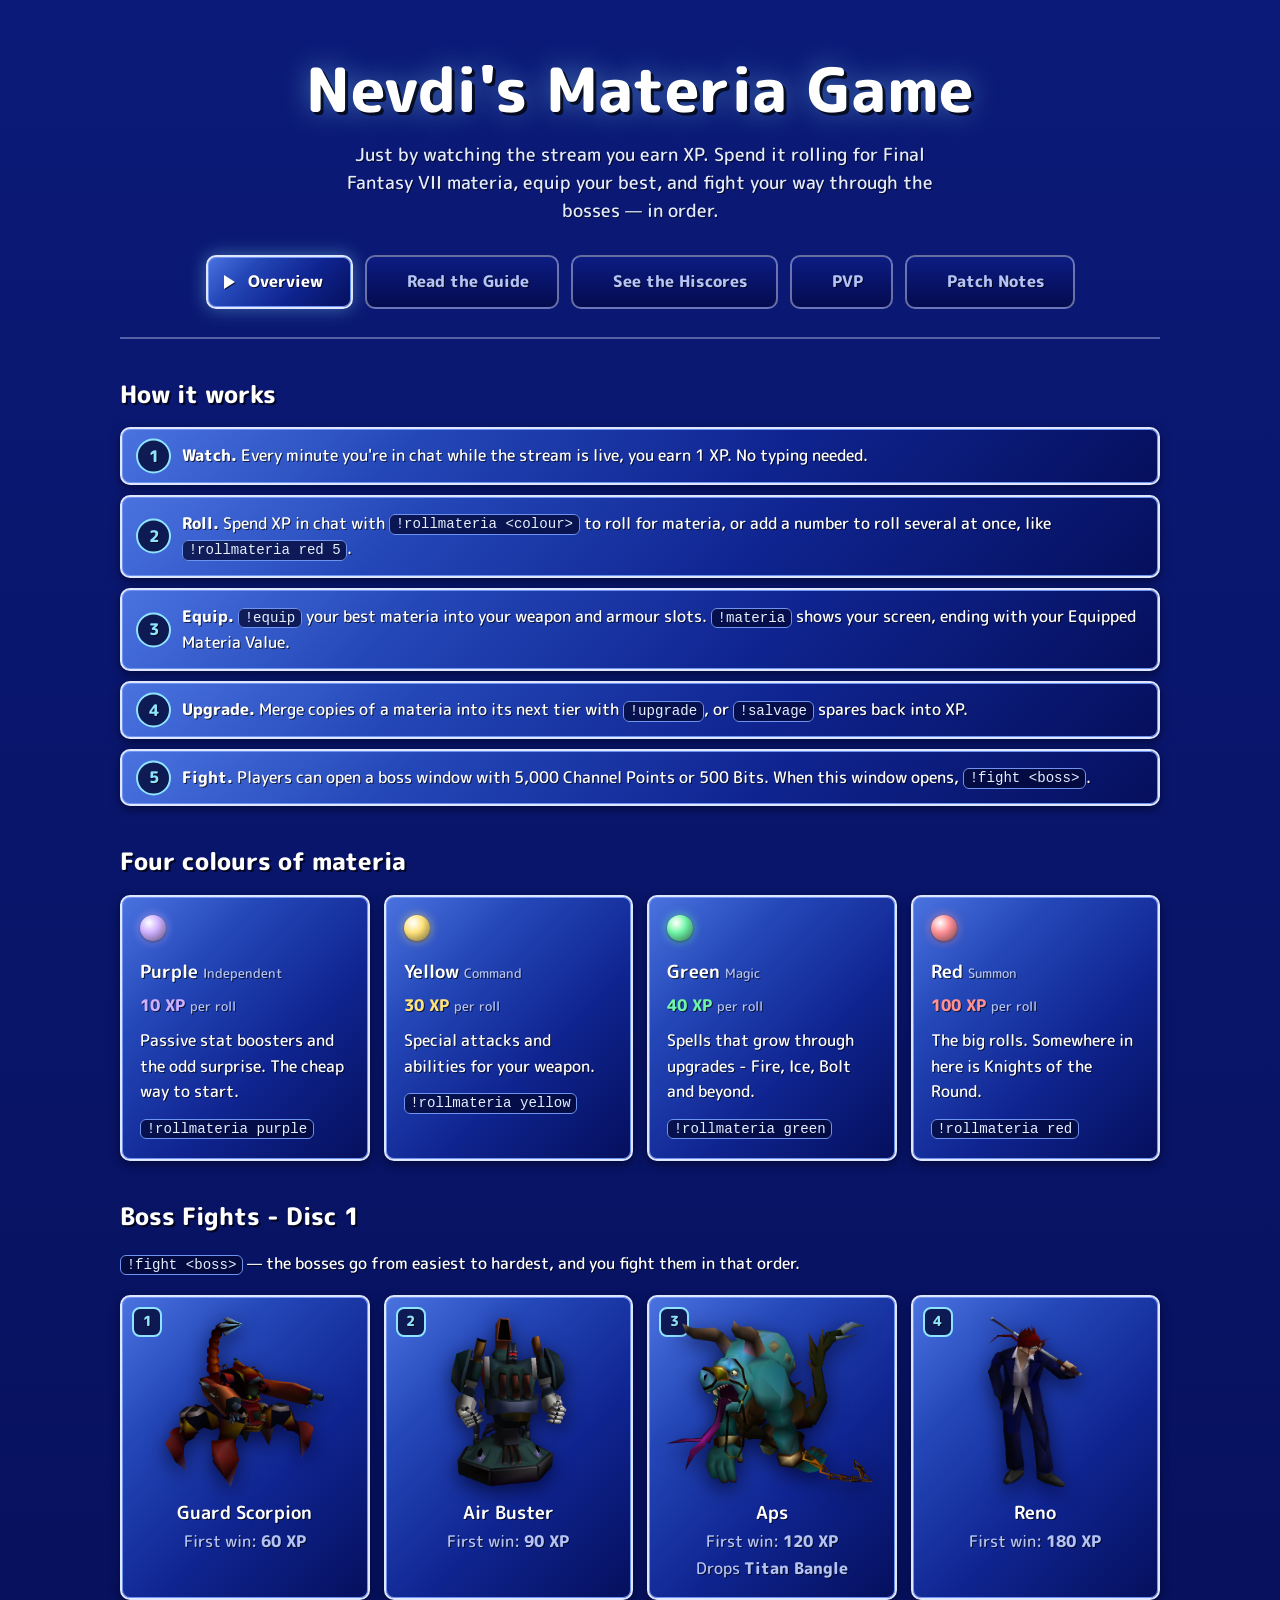
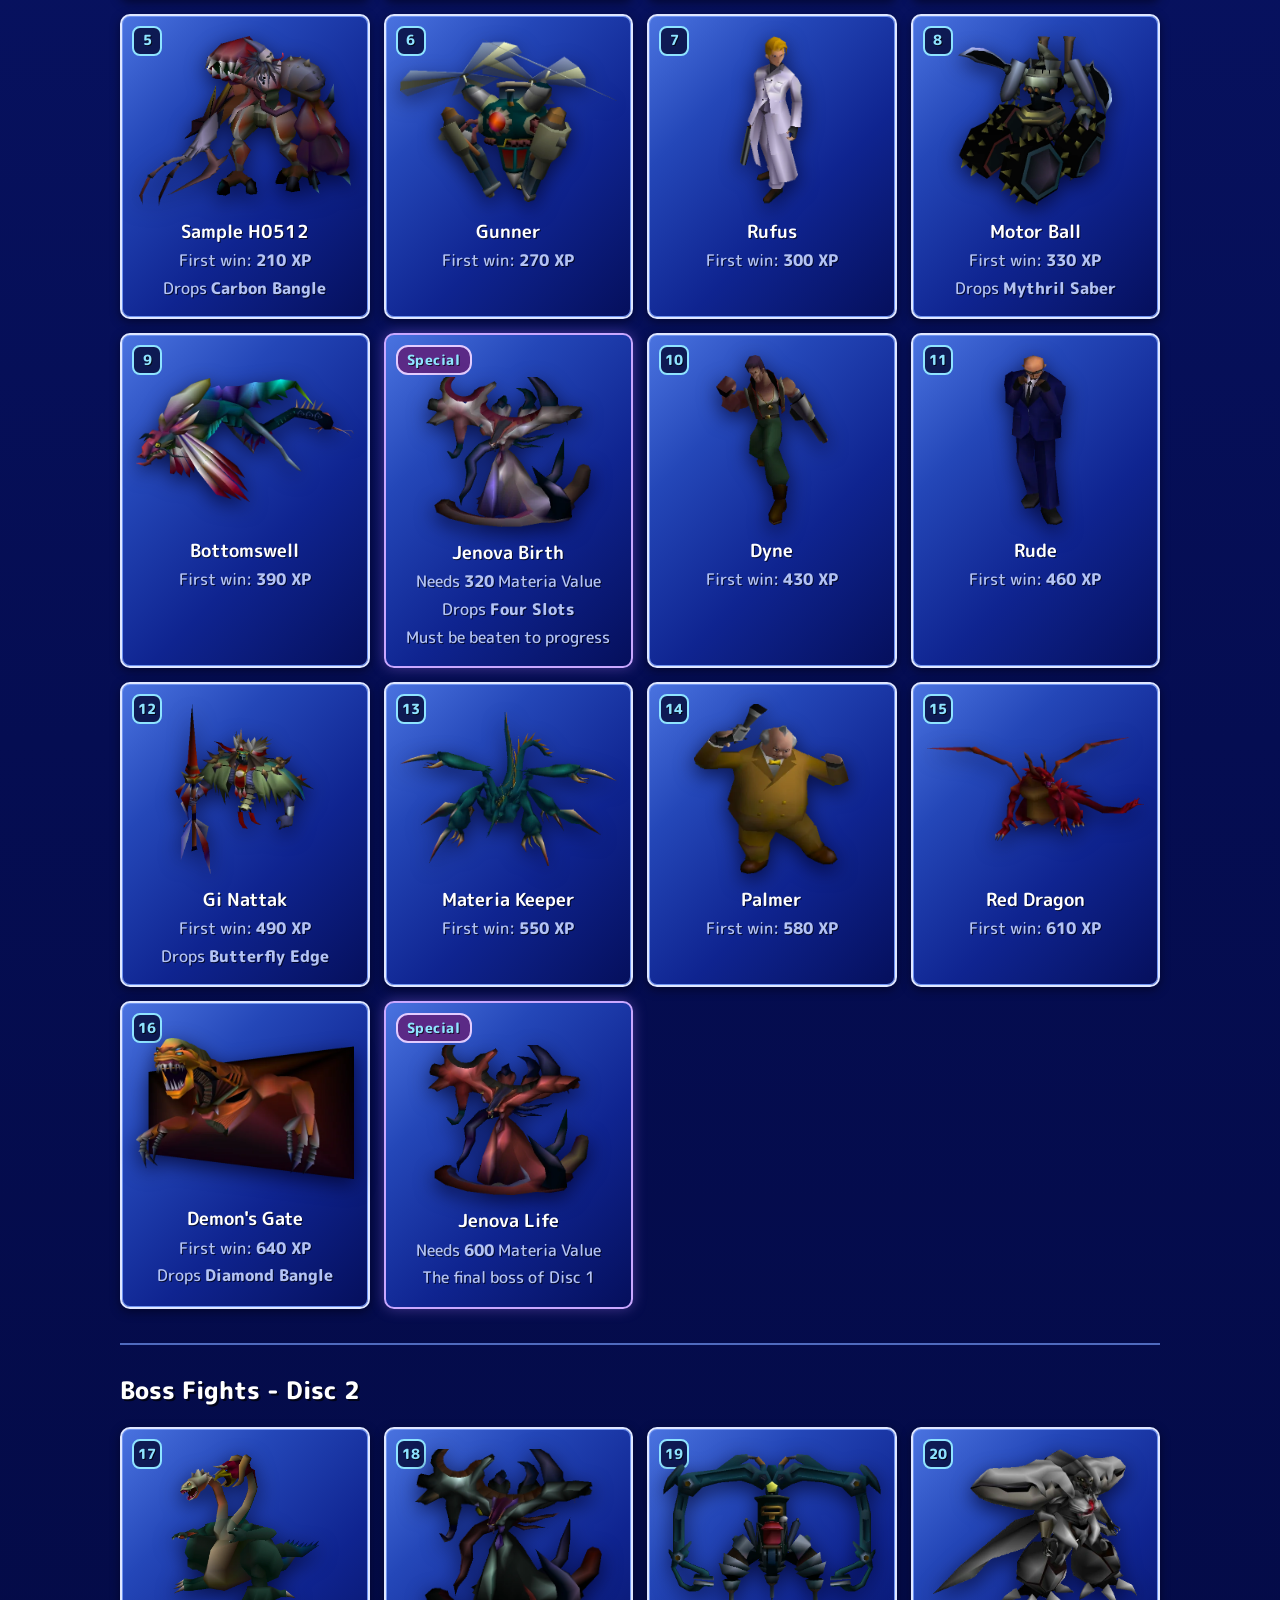
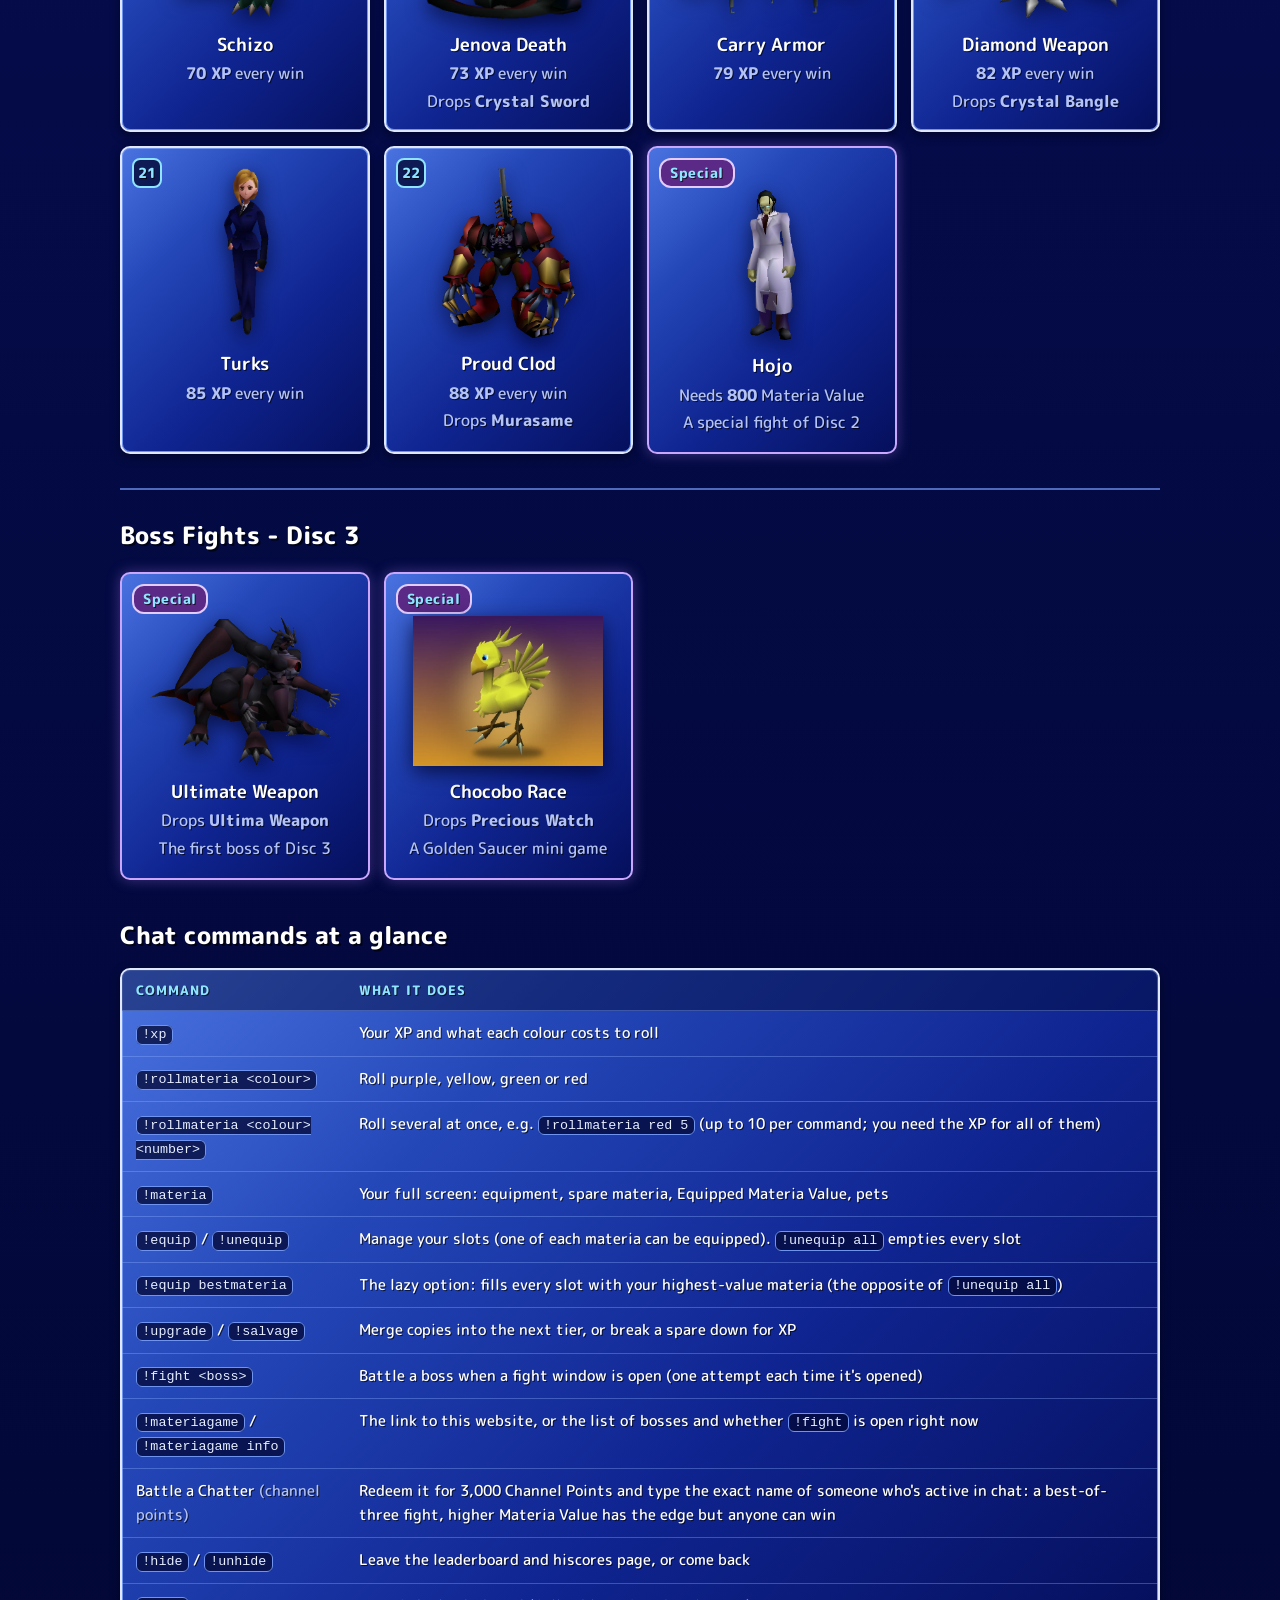
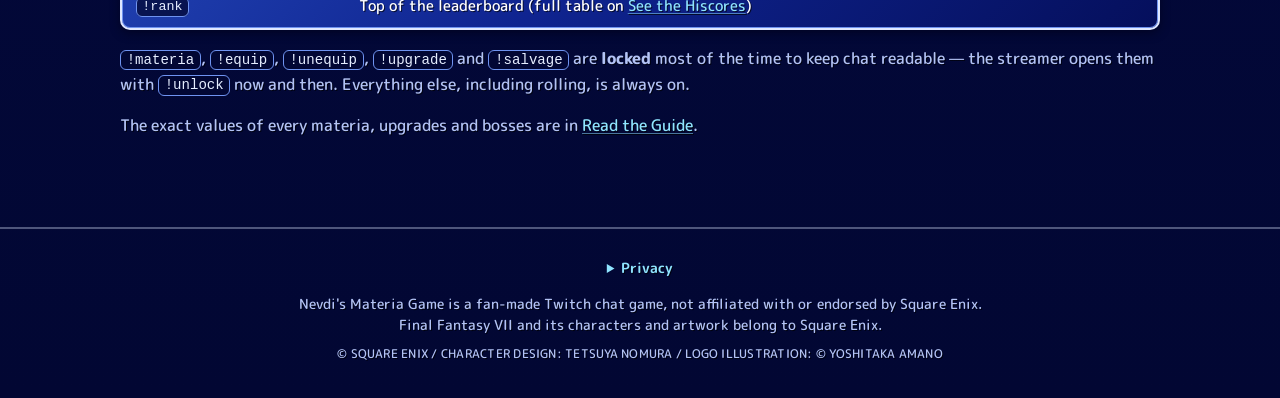
==== index.html @ abc75b5f "Update hiscores" ====
<!doctype html>
<html lang="en">
<head>
  <meta charset="utf-8">
  <meta name="viewport" content="width=device-width, initial-scale=1">
  <title>Nevdi's Materia Game</title>
  <meta name="description" content="Just by watching the stream you earn XP. Spend it rolling for Final Fantasy VII materia, equip your best, and fight your way through the bosses — in order.">
  <meta name="color-scheme" content="dark">
  <meta name="theme-color" content="#0a1a6e">
  <meta name="robots" content="noindex, nofollow">
  <link rel="preconnect" href="https://fonts.googleapis.com">
  <link rel="preconnect" href="https://fonts.gstatic.com" crossorigin>
  <link rel="stylesheet" href="https://fonts.googleapis.com/css2?family=M+PLUS+Rounded+1c:wght@400;500;700;800&display=swap">
  <link rel="stylesheet" href="assets/style.css?v=0.84.2">
</head>
<body>
  <header class="hero">
    <div class="wrap">
      <h1>Nevdi's Materia Game</h1>
      <p class="lead">Just by watching the stream you earn XP. Spend it rolling for Final Fantasy VII materia, equip your best, and fight your way through the bosses — in order.</p>
      <nav class="tabs" role="tablist" aria-label="Sections">
        <a href="#overview" role="tab" id="tab-overview" aria-controls="panel-overview" aria-selected="true" data-tab="overview">Overview</a>
        <a href="#guide" role="tab" id="tab-guide" aria-controls="panel-guide" aria-selected="false" data-tab="guide">Read the Guide</a>
        <a href="#hiscores" role="tab" id="tab-hiscores" aria-controls="panel-hiscores" aria-selected="false" data-tab="hiscores">See the Hiscores</a>
        <a href="#pvp" role="tab" id="tab-pvp" aria-controls="panel-pvp" aria-selected="false" data-tab="pvp">PVP</a>
        <a href="#patchnotes" role="tab" id="tab-patchnotes" aria-controls="panel-patchnotes" aria-selected="false" data-tab="patchnotes">Patch Notes</a>
      </nav>
    </div>
  </header>

  <main class="wrap">
  <section class="panel" id="panel-overview" role="tabpanel" aria-labelledby="tab-overview" data-panel="overview">
    <section class="section">
      <h2>How it works</h2>
      <ol class="steps">
        <li><strong>Watch.</strong> Every minute you're in chat while the stream is live, you earn 1 XP. No typing needed.</li>
        <li><strong>Roll.</strong> Spend XP in chat with <code>!rollmateria &lt;colour&gt;</code> to roll for materia, or add a number to roll several at once, like <code>!rollmateria red 5</code>.</li>
        <li><strong>Equip.</strong> <code>!equip</code> your best materia into your weapon and armour slots. <code>!materia</code> shows your screen, ending with your Equipped Materia Value.</li>
        <li><strong>Upgrade.</strong> Merge copies of a materia into its next tier with <code>!upgrade</code>, or <code>!salvage</code> spares back into XP.</li>
        <li><strong>Fight.</strong> Players can open a boss window with 5,000 Channel Points or 500 Bits. When this window opens, <code>!fight &lt;boss&gt;</code>.</li>
      </ol>
    </section>

    <section class="section">
      <h2>Four colours of materia</h2>
      <div class="grid four">
        <div class="card color-card purple">
          <div class="gem" aria-hidden="true"></div>
          <h3>Purple <span class="muted">Independent</span></h3>
          <p class="price">10 XP <span class="muted">per roll</span></p>
          <p>Passive stat boosters and the odd surprise. The cheap way to start.</p>
          <code>!rollmateria purple</code>
        </div>
        <div class="card color-card yellow">
          <div class="gem" aria-hidden="true"></div>
          <h3>Yellow <span class="muted">Command</span></h3>
          <p class="price">30 XP <span class="muted">per roll</span></p>
          <p>Special attacks and abilities for your weapon.</p>
          <code>!rollmateria yellow</code>
        </div>
        <div class="card color-card green">
          <div class="gem" aria-hidden="true"></div>
          <h3>Green <span class="muted">Magic</span></h3>
          <p class="price">40 XP <span class="muted">per roll</span></p>
          <p>Spells that grow through upgrades - Fire, Ice, Bolt and beyond.</p>
          <code>!rollmateria green</code>
        </div>
        <div class="card color-card red">
          <div class="gem" aria-hidden="true"></div>
          <h3>Red <span class="muted">Summon</span></h3>
          <p class="price">100 XP <span class="muted">per roll</span></p>
          <p>The big rolls. Somewhere in here is Knights of the Round.</p>
          <code>!rollmateria red</code>
        </div>
      </div>
    </section>

    <section class="section" id="o-bosses">
      <h2>Boss Fights - Disc 1</h2>
      <p><code>!fight &lt;boss&gt;</code> &mdash; the bosses go from easiest to hardest, and you fight them in that order.</p>
      <ol class="boss-grid">
        <li class="card boss-card">
          <span class="boss-num">1</span>
          <img src="assets/bosses/guard-scorpion.webp" alt="Guard Scorpion" loading="lazy">
          <h3>Guard Scorpion</h3>
          <p class="muted">First win: <strong>60 XP</strong></p>
        </li>
        <li class="card boss-card">
          <span class="boss-num">2</span>
          <img src="assets/bosses/air-buster.webp" alt="Air Buster" loading="lazy">
          <h3>Air Buster</h3>
          <p class="muted">First win: <strong>90 XP</strong></p>
        </li>
        <li class="card boss-card">
          <span class="boss-num">3</span>
          <img src="assets/bosses/aps.webp" alt="Aps" loading="lazy">
          <h3>Aps</h3>
          <p class="muted">First win: <strong>120 XP</strong></p>
          <p class="muted">Drops <strong>Titan Bangle</strong></p>
        </li>
        <li class="card boss-card">
          <span class="boss-num">4</span>
          <img src="assets/bosses/reno.webp" alt="Reno" loading="lazy">
          <h3>Reno</h3>
          <p class="muted">First win: <strong>180 XP</strong></p>
        </li>
        <li class="card boss-card">
          <span class="boss-num">5</span>
          <img src="assets/bosses/sample-h0512.webp" alt="Sample H0512" loading="lazy">
          <h3>Sample H0512</h3>
          <p class="muted">First win: <strong>210 XP</strong></p>
          <p class="muted">Drops <strong>Carbon Bangle</strong></p>
        </li>
        <li class="card boss-card">
          <span class="boss-num">6</span>
          <img src="assets/bosses/gunner.webp" alt="Gunner" loading="lazy">
          <h3>Gunner</h3>
          <p class="muted">First win: <strong>270 XP</strong></p>
        </li>
        <li class="card boss-card">
          <span class="boss-num">7</span>
          <img src="assets/bosses/rufus.webp" alt="Rufus" loading="lazy">
          <h3>Rufus</h3>
          <p class="muted">First win: <strong>300 XP</strong></p>
        </li>
        <li class="card boss-card">
          <span class="boss-num">8</span>
          <img src="assets/bosses/motor-ball.webp" alt="Motor Ball" loading="lazy">
          <h3>Motor Ball</h3>
          <p class="muted">First win: <strong>330 XP</strong></p>
          <p class="muted">Drops <strong>Mythril Saber</strong></p>
        </li>
        <li class="card boss-card">
          <span class="boss-num">9</span>
          <img src="assets/bosses/bottomswell.webp" alt="Bottomswell" loading="lazy">
          <h3>Bottomswell</h3>
          <p class="muted">First win: <strong>390 XP</strong></p>
        </li>
        <li class="card boss-card special">
          <span class="boss-num special-tag">Special</span>
          <img src="assets/bosses/jenova-birth.webp" alt="Jenova Birth" loading="lazy">
          <h3>Jenova Birth</h3>
          <p class="muted">Needs <strong>320</strong> Materia Value</p>
          <p class="muted">Drops <strong>Four Slots</strong></p>
          <p class="muted">Must be beaten to progress</p>
        </li>
        <li class="card boss-card">
          <span class="boss-num">10</span>
          <img src="assets/bosses/dyne.webp" alt="Dyne" loading="lazy">
          <h3>Dyne</h3>
          <p class="muted">First win: <strong>430 XP</strong></p>
        </li>
        <li class="card boss-card">
          <span class="boss-num">11</span>
          <img src="assets/bosses/rude.webp" alt="Rude" loading="lazy">
          <h3>Rude</h3>
          <p class="muted">First win: <strong>460 XP</strong></p>
        </li>
        <li class="card boss-card">
          <span class="boss-num">12</span>
          <img src="assets/bosses/gi-nattak.webp" alt="Gi Nattak" loading="lazy">
          <h3>Gi Nattak</h3>
          <p class="muted">First win: <strong>490 XP</strong></p>
          <p class="muted">Drops <strong>Butterfly Edge</strong></p>
        </li>
        <li class="card boss-card">
          <span class="boss-num">13</span>
          <img src="assets/bosses/materia-keeper.webp" alt="Materia Keeper" loading="lazy">
          <h3>Materia Keeper</h3>
          <p class="muted">First win: <strong>550 XP</strong></p>
        </li>
        <li class="card boss-card">
          <span class="boss-num">14</span>
          <img src="assets/bosses/palmer.webp" alt="Palmer" loading="lazy">
          <h3>Palmer</h3>
          <p class="muted">First win: <strong>580 XP</strong></p>
        </li>
        <li class="card boss-card">
          <span class="boss-num">15</span>
          <img src="assets/bosses/red-dragon.webp" alt="Red Dragon" loading="lazy">
          <h3>Red Dragon</h3>
          <p class="muted">First win: <strong>610 XP</strong></p>
        </li>
        <li class="card boss-card">
          <span class="boss-num">16</span>
          <img src="assets/bosses/demons-gate.webp" alt="Demon's Gate" loading="lazy">
          <h3>Demon's Gate</h3>
          <p class="muted">First win: <strong>640 XP</strong></p>
          <p class="muted">Drops <strong>Diamond Bangle</strong></p>
        </li>
        <li class="card boss-card special">
          <span class="boss-num special-tag">Special</span>
          <img src="assets/bosses/jenova-life.webp" alt="Jenova Life" loading="lazy">
          <h3>Jenova Life</h3>
          <p class="muted">Needs <strong>600</strong> Materia Value</p>
          <p class="muted">The final boss of Disc 1</p>
        </li>
      </ol>
      <hr class="disc-divider">
      <h2>Boss Fights - Disc 2</h2>
      <ol class="boss-grid">
        <li class="card boss-card">
          <span class="boss-num">17</span>
          <img src="assets/bosses/schizo.webp" alt="Schizo" loading="lazy">
          <h3>Schizo</h3>
          <p class="muted"><strong>70 XP</strong> every win</p>
        </li>
        <li class="card boss-card">
          <span class="boss-num">18</span>
          <img src="assets/bosses/jenova-death.webp" alt="Jenova Death" loading="lazy">
          <h3>Jenova Death</h3>
          <p class="muted"><strong>73 XP</strong> every win</p>
          <p class="muted">Drops <strong>Crystal Sword</strong></p>
        </li>
        <li class="card boss-card">
          <span class="boss-num">19</span>
          <img src="assets/bosses/carry-armor.webp" alt="Carry Armor" loading="lazy">
          <h3>Carry Armor</h3>
          <p class="muted"><strong>79 XP</strong> every win</p>
        </li>
        <li class="card boss-card">
          <span class="boss-num">20</span>
          <img src="assets/bosses/diamond-weapon.webp" alt="Diamond Weapon" loading="lazy">
          <h3>Diamond Weapon</h3>
          <p class="muted"><strong>82 XP</strong> every win</p>
          <p class="muted">Drops <strong>Crystal Bangle</strong></p>
        </li>
        <li class="card boss-card">
          <span class="boss-num">21</span>
          <img src="assets/bosses/turks.webp" alt="Turks" loading="lazy">
          <h3>Turks</h3>
          <p class="muted"><strong>85 XP</strong> every win</p>
        </li>
        <li class="card boss-card">
          <span class="boss-num">22</span>
          <img src="assets/bosses/proud-clod.webp" alt="Proud Clod" loading="lazy">
          <h3>Proud Clod</h3>
          <p class="muted"><strong>88 XP</strong> every win</p>
          <p class="muted">Drops <strong>Murasame</strong></p>
        </li>
        <li class="card boss-card special">
          <span class="boss-num special-tag">Special</span>
          <img src="assets/bosses/hojo.webp" alt="Hojo" loading="lazy">
          <h3>Hojo</h3>
          <p class="muted">Needs <strong>800</strong> Materia Value</p>
          <p class="muted">A special fight of Disc 2</p>
        </li>
      </ol>
      <hr class="disc-divider">
      <h2>Boss Fights - Disc 3</h2>
      <ol class="boss-grid">
        <li class="card boss-card special">
          <span class="boss-num special-tag">Special</span>
          <img src="assets/bosses/ultimate-weapon.webp" alt="Ultimate Weapon" loading="lazy">
          <h3>Ultimate Weapon</h3>
          
          <p class="muted">Drops <strong>Ultima Weapon</strong></p>
          <p class="muted">The first boss of Disc 3</p>
        </li>
        <li class="card boss-card special">
          <span class="boss-num special-tag">Special</span>
          <img src="assets/bosses/chocobo-race.webp" alt="Chocobo Race" loading="lazy">
          <h3>Chocobo Race</h3>
          
          <p class="muted">Drops <strong>Precious Watch</strong></p>
          <p class="muted">A Golden Saucer mini game</p>
        </li>
      </ol>
    </section>

    <section class="section">
      <h2>Chat commands at a glance</h2>
      <div class="table-wrap"><table>
        <thead><tr><th>Command</th><th>What it does</th></tr></thead>
        <tbody>
          <tr><td><code>!xp</code></td><td>Your XP and what each colour costs to roll</td></tr>
          <tr><td><code>!rollmateria &lt;colour&gt;</code></td><td>Roll purple, yellow, green or red</td></tr>
          <tr><td><code>!rollmateria &lt;colour&gt; &lt;number&gt;</code></td><td>Roll several at once, e.g. <code>!rollmateria red 5</code> (up to 10 per command; you need the XP for all of them)</td></tr>
          <tr><td><code>!materia</code></td><td>Your full screen: equipment, spare materia, Equipped Materia Value, pets</td></tr>
          <tr><td><code>!equip</code> / <code>!unequip</code></td><td>Manage your slots (one of each materia can be equipped). <code>!unequip all</code> empties every slot</td></tr>
          <tr><td><code>!equip bestmateria</code></td><td>The lazy option: fills every slot with your highest-value materia (the opposite of <code>!unequip all</code>)</td></tr>
          <tr><td><code>!upgrade</code> / <code>!salvage</code></td><td>Merge copies into the next tier, or break a spare down for XP</td></tr>
          <tr><td><code>!fight &lt;boss&gt;</code></td><td>Battle a boss when a fight window is open (one attempt each time it's opened)</td></tr>
          <tr><td><code>!materiagame</code> / <code>!materiagame info</code></td><td>The link to this website, or the list of bosses and whether <code>!fight</code> is open right now</td></tr>
          <tr><td>Battle a Chatter <span class="muted">(channel points)</span></td><td>Redeem it for 3,000 Channel Points and type the exact name of someone who's active in chat: a best-of-three fight, higher Materia Value has the edge but anyone can win</td></tr>
          <tr><td><code>!hide</code> / <code>!unhide</code></td><td>Leave the leaderboard and hiscores page, or come back</td></tr>
          <tr><td><code>!rank</code></td><td>Top of the leaderboard (full table on <a href="#hiscores" data-tab="hiscores">See the Hiscores</a>)</td></tr>
        </tbody>
      </table></div>
      <p class="muted"><code>!materia</code>, <code>!equip</code>, <code>!unequip</code>, <code>!upgrade</code> and <code>!salvage</code> are <strong>locked</strong> most of the time to keep chat readable &mdash; the streamer opens them with <code>!unlock</code> now and then. Everything else, including rolling, is always on.</p>
      <p class="muted">The exact values of every materia, upgrades and bosses are in <a href="#guide" data-tab="guide">Read the Guide</a>.</p>
    </section>
  </section>

  <section class="panel" id="panel-guide" role="tabpanel" aria-labelledby="tab-guide" data-panel="guide">
    <nav class="chips" aria-label="Jump to a section">
        <button type="button" class="chip" data-scroll="g-materia">Materia</button>
        <button type="button" class="chip" data-scroll="g-upgrade">Upgrading</button>
        <button type="button" class="chip" data-scroll="g-salvage">Salvaging</button>
        <button type="button" class="chip" data-scroll="g-equip">Equipping</button>
        <button type="button" class="chip" data-scroll="g-pets">Pets</button>
        <button type="button" class="chip" data-scroll="g-bosses">Boss fights</button>
        <button type="button" class="chip" data-scroll="g-drops">Boss drops</button>
    </nav>
    <section class="guide-section" id="g-materia">
      <h2>Materia</h2>
      <p class="muted">Roll with <code>!rollmateria &lt;colour&gt;</code>. <strong>Value</strong> is what a materia adds toward beating a boss; <strong>rarity</strong> is how hard it is to roll. Deathblow is the odd one out: like in the real game it's unreliable, so its value is rolled fresh between 0 and 90 every fight.</p>
      <div class="materia-group purple">
        <h3><span class="gem" aria-hidden="true"></span>Purple (Independent) - 10 XP per roll</h3>
        <div class="table-wrap"><table>
          <thead><tr><th>Materia</th><th>Rarity</th><th class="num">Value</th></tr></thead>
          <tbody>
<tr><td>Chocobo Lure</td><td>Rare</td><td class="num">35</td></tr>
<tr><td>HP Plus</td><td>Common</td><td class="num">10</td></tr>
<tr><td>Luck Plus</td><td>Uncommon</td><td class="num">20</td></tr>
<tr><td>MP Plus</td><td>Uncommon</td><td class="num">20</td></tr>
<tr><td>Speed Plus</td><td>Uncommon</td><td class="num">20</td></tr>
<tr><td>Counter Attack</td><td>Uncommon</td><td class="num">20</td></tr>
<tr><td>Cover</td><td>Common</td><td class="num">10</td></tr>
<tr><td>Long Range</td><td>Common</td><td class="num">10</td></tr>
          </tbody>
        </table></div>
      </div>
      <div class="materia-group yellow">
        <h3><span class="gem" aria-hidden="true"></span>Yellow (Command) - 30 XP per roll</h3>
        <div class="table-wrap"><table>
          <thead><tr><th>Materia</th><th>Rarity</th><th class="num">Value</th></tr></thead>
          <tbody>
<tr><td>Sense</td><td>Common</td><td class="num">20</td></tr>
<tr><td>Steal</td><td>Common</td><td class="num">20</td></tr>
<tr><td>Deathblow</td><td>Uncommon</td><td class="num">0-90</td></tr>
<tr><td>Enemy Skill</td><td>Epic</td><td class="num">55</td></tr>
<tr><td>Double Cut</td><td>Epic</td><td class="num">55</td></tr>
<tr><td>Master Command</td><td>Legendary</td><td class="num">80</td></tr>
          </tbody>
        </table></div>
      </div>
      <div class="materia-group green">
        <h3><span class="gem" aria-hidden="true"></span>Green (Magic) - 40 XP per roll</h3>
        <div class="table-wrap"><table>
          <thead><tr><th>Materia</th><th>Rarity</th><th class="num">Value</th></tr></thead>
          <tbody>
<tr><td>Fire</td><td>Common</td><td class="num">10</td></tr>
<tr><td>Ice</td><td>Common</td><td class="num">10</td></tr>
<tr><td>Bolt</td><td>Common</td><td class="num">10</td></tr>
<tr><td>Quake</td><td>Common</td><td class="num">10</td></tr>
<tr><td>Comet</td><td>Rare</td><td class="num">35</td></tr>
<tr><td>Demi</td><td>Uncommon</td><td class="num">20</td></tr>
<tr><td>Bio</td><td>Uncommon</td><td class="num">20</td></tr>
<tr><td>Ultima</td><td>Legendary</td><td class="num">80</td></tr>
<tr><td>Master Magic</td><td>Legendary</td><td class="num">80</td></tr>
          </tbody>
        </table></div>
      </div>
      <div class="materia-group red">
        <h3><span class="gem" aria-hidden="true"></span>Red (Summon) - 100 XP per roll</h3>
        <div class="table-wrap"><table>
          <thead><tr><th>Materia</th><th>Rarity</th><th class="num">Value</th></tr></thead>
          <tbody>
<tr><td>Choco/Mog</td><td>Uncommon</td><td class="num">20</td></tr>
<tr><td>Shiva</td><td>Rare</td><td class="num">35</td></tr>
<tr><td>Ifrit</td><td>Rare</td><td class="num">35</td></tr>
<tr><td>Ramuh</td><td>Epic</td><td class="num">60</td></tr>
<tr><td>Titan</td><td>Epic</td><td class="num">60</td></tr>
<tr><td>Leviathan</td><td>Epic</td><td class="num">60</td></tr>
<tr><td>Kjata</td><td>Epic</td><td class="num">60</td></tr>
<tr><td>Phoenix</td><td>Epic</td><td class="num">60</td></tr>
<tr><td>Odin</td><td>Legendary</td><td class="num">85</td></tr>
<tr><td>Bahamut</td><td>Legendary</td><td class="num">85</td></tr>
<tr><td>Knights of the Round</td><td>Insane</td><td class="num">150</td></tr>
          </tbody>
        </table></div>
      </div>
    </section>
    <section class="guide-section" id="g-upgrade">
      <h2>Upgrading materia</h2>
      <p><code>!upgrade &lt;materia&gt;</code> merges copies of a materia into one copy of its next tier. The upgraded tiers can't be rolled directly - merging is the only way to get them. Most steps need 5 of the tier before it; the last step of a spell line (Fire2 → Fire3 and so on) only needs 2, and Comet and Double Cut only need 3. So reaching Fire3 takes 10 Fire in total.</p>
      <div class="table-wrap"><table>
        <thead><tr><th>Upgrade path</th><th class="num">Start value</th><th class="num">Middle value</th><th class="num">End value</th></tr></thead>
        <tbody>
<tr><td>Fire → Fire2 → Fire3</td><td class="num">10</td><td class="num">50</td><td class="num">70</td></tr>
<tr><td>Ice → Ice2 → Ice3</td><td class="num">10</td><td class="num">50</td><td class="num">70</td></tr>
<tr><td>Bolt → Bolt2 → Bolt3</td><td class="num">10</td><td class="num">50</td><td class="num">70</td></tr>
<tr><td>Quake → Quake2 → Quake3</td><td class="num">10</td><td class="num">50</td><td class="num">70</td></tr>
<tr><td>Comet → Comet2</td><td class="num">35</td><td class="num">-</td><td class="num">80</td></tr>
<tr><td>Demi → Demi2 → Demi3</td><td class="num">20</td><td class="num">50</td><td class="num">80</td></tr>
<tr><td>Bio → Bio2 → Bio3</td><td class="num">20</td><td class="num">60</td><td class="num">80</td></tr>
<tr><td>Steal → Mug</td><td class="num">20</td><td class="num">-</td><td class="num">55</td></tr>
<tr><td>Double Cut → 4x Cut</td><td class="num">55</td><td class="num">-</td><td class="num">80</td></tr>
<tr><td>HP Plus → HP Max</td><td class="num">10</td><td class="num">-</td><td class="num">55</td></tr>
<tr><td>Luck Plus → Luck Max</td><td class="num">20</td><td class="num">-</td><td class="num">55</td></tr>
<tr><td>MP Plus → MP Max</td><td class="num">20</td><td class="num">-</td><td class="num">55</td></tr>
<tr><td>Speed Plus → Speed Max</td><td class="num">20</td><td class="num">-</td><td class="num">55</td></tr>
        </tbody>
      </table></div>
    </section>
    <section class="guide-section prose" id="g-salvage">
      <h2>Salvaging materia</h2>
<p><code>!salvage &lt;materia&gt;</code> breaks down <strong>one spare copy</strong> of a materia for XP, for clearing out duplicates you don't need. You get <strong>1/3 of its XP value, rounded down</strong>. A materia's XP value is what its color costs to roll:</p>
<div class="table-wrap"><table>
<thead><tr><th>Color</th><th>Roll cost</th><th>Salvage returns</th></tr></thead>
<tbody>
<tr><td>Purple</td><td>10 XP</td><td>3 XP</td></tr>
<tr><td>Yellow</td><td>30 XP</td><td>10 XP</td></tr>
<tr><td>Green</td><td>40 XP</td><td>13 XP</td></tr>
<tr><td>Red</td><td>100 XP</td><td>33 XP</td></tr>
</tbody>
</table></div>
<p>So <code>!salvage Ifrit</code> (Red) returns 33 XP. An upgrade-only tier (Fire2, HP Max, Mug, ...) is worth as many copies of the tier it's merged from as it took to make it - so Fire2 (5 Fire) returns 66 XP and Fire3 (2 Fire2) returns 133. Only copies that aren't in a loadout slot can be salvaged; it never un-equips anything (<code>!unequip</code> first if you want to break down an equipped one). Each name breaks down one copy, so to salvage several in one command separate them with commas and repeat a name for each copy: <code>!salvage Bolt, Bolt, Fire</code> salvages two Bolt and one Fire (up to 20 per command) and answers with a single summary line; anything it can't do (no spare copy, not a materia) is listed as skipped while the rest still goes through.</p>
    </section>
    <section class="guide-section prose" id="g-equip">
      <h2>Equipping materia</h2>
<p>Materia aren't consumed when equipped — same as the actual game, they're just slotted in. Each slot holds one materia, and <strong>only one copy of each materia can be equipped at a time</strong>: you can wear one Bolt, one Bolt2 and one Bolt3 together, or one Ifrit and one Shiva, but never two Ifrits. Spare copies stay in your inventory for upgrading and salvaging. If you try to equip a duplicate, the bot tells you it's already equipped.</p>
<p><code>!equip</code> fills the next open slot automatically — you don't pick a slot number, the bot does, in equipment order (weapon first, then bangle). You can equip several at once by separating names with commas:</p>
<pre><code>!equip Fire, Ice, Knights of the Round</code></pre>
<p>Each name is processed left to right, so this fills up to three empty slots in one command. If a name isn't something you currently have a spare copy of, you'll get back:</p>
<pre><code>Error - You don't have that materia to equip.</code></pre>
<p>Equipping multiple items in one command and only one fails still equips the rest — the reply lists each item's outcome. If your loadout is already full, <code>!unequip &lt;slot|materia&gt;</code> frees a slot first, or <code>!unequip all</code> empties every slot at once. <code>!equip bestmateria</code> does the opposite and re-fills every slot with your highest-value materia.</p>
    </section>
    <section class="guide-section prose" id="g-pets">
      <h2>Pets</h2>
<p>Chocobo Lure (Purple, Rare) isn't just a stat stick: while it's equipped, every time you receive XP from watching, you get a hidden 1-in-5000 roll at a <strong>Baby Chocobo</strong> pet. There's no sign of the roll in chat unless it hits, at which point the bot announces <code>&lt;user&gt; feels like they're being followed. Received Baby Chocobo!</code>. You can only own one, so once you have it the rolls stop. It shows up at the end of your <code>!materia</code> screen as <code>Pet: Baby Chocobo - Ultra Rare</code>. (Only passive watch-time XP counts - an admin <code>!give xp</code> doesn't roll.) At the default 1 XP per minute that's about 5000 minutes (~83 hours) of watching with the Lure equipped, on average.</p>
    </section>
    <section class="guide-section" id="g-bosses">
      <h2>Boss Fights - Disc 1</h2>
      <p><code>!fight &lt;boss&gt;</code> &mdash; the bosses go from easiest to hardest, and you fight them in that order.</p>
      <ol class="boss-grid">
        <li class="card boss-card">
          <span class="boss-num">1</span>
          <img src="assets/bosses/guard-scorpion.webp" alt="Guard Scorpion" loading="lazy">
          <h3>Guard Scorpion</h3>
          <p class="muted">First win: <strong>60 XP</strong></p>
        </li>
        <li class="card boss-card">
          <span class="boss-num">2</span>
          <img src="assets/bosses/air-buster.webp" alt="Air Buster" loading="lazy">
          <h3>Air Buster</h3>
          <p class="muted">First win: <strong>90 XP</strong></p>
        </li>
        <li class="card boss-card">
          <span class="boss-num">3</span>
          <img src="assets/bosses/aps.webp" alt="Aps" loading="lazy">
          <h3>Aps</h3>
          <p class="muted">First win: <strong>120 XP</strong></p>
          <p class="muted">Drops <strong>Titan Bangle</strong></p>
        </li>
        <li class="card boss-card">
          <span class="boss-num">4</span>
          <img src="assets/bosses/reno.webp" alt="Reno" loading="lazy">
          <h3>Reno</h3>
          <p class="muted">First win: <strong>180 XP</strong></p>
        </li>
        <li class="card boss-card">
          <span class="boss-num">5</span>
          <img src="assets/bosses/sample-h0512.webp" alt="Sample H0512" loading="lazy">
          <h3>Sample H0512</h3>
          <p class="muted">First win: <strong>210 XP</strong></p>
          <p class="muted">Drops <strong>Carbon Bangle</strong></p>
        </li>
        <li class="card boss-card">
          <span class="boss-num">6</span>
          <img src="assets/bosses/gunner.webp" alt="Gunner" loading="lazy">
          <h3>Gunner</h3>
          <p class="muted">First win: <strong>270 XP</strong></p>
        </li>
        <li class="card boss-card">
          <span class="boss-num">7</span>
          <img src="assets/bosses/rufus.webp" alt="Rufus" loading="lazy">
          <h3>Rufus</h3>
          <p class="muted">First win: <strong>300 XP</strong></p>
        </li>
        <li class="card boss-card">
          <span class="boss-num">8</span>
          <img src="assets/bosses/motor-ball.webp" alt="Motor Ball" loading="lazy">
          <h3>Motor Ball</h3>
          <p class="muted">First win: <strong>330 XP</strong></p>
          <p class="muted">Drops <strong>Mythril Saber</strong></p>
        </li>
        <li class="card boss-card">
          <span class="boss-num">9</span>
          <img src="assets/bosses/bottomswell.webp" alt="Bottomswell" loading="lazy">
          <h3>Bottomswell</h3>
          <p class="muted">First win: <strong>390 XP</strong></p>
        </li>
        <li class="card boss-card special">
          <span class="boss-num special-tag">Special</span>
          <img src="assets/bosses/jenova-birth.webp" alt="Jenova Birth" loading="lazy">
          <h3>Jenova Birth</h3>
          <p class="muted">Needs <strong>320</strong> Materia Value</p>
          <p class="muted">Drops <strong>Four Slots</strong></p>
          <p class="muted">Must be beaten to progress</p>
        </li>
        <li class="card boss-card">
          <span class="boss-num">10</span>
          <img src="assets/bosses/dyne.webp" alt="Dyne" loading="lazy">
          <h3>Dyne</h3>
          <p class="muted">First win: <strong>430 XP</strong></p>
        </li>
        <li class="card boss-card">
          <span class="boss-num">11</span>
          <img src="assets/bosses/rude.webp" alt="Rude" loading="lazy">
          <h3>Rude</h3>
          <p class="muted">First win: <strong>460 XP</strong></p>
        </li>
        <li class="card boss-card">
          <span class="boss-num">12</span>
          <img src="assets/bosses/gi-nattak.webp" alt="Gi Nattak" loading="lazy">
          <h3>Gi Nattak</h3>
          <p class="muted">First win: <strong>490 XP</strong></p>
          <p class="muted">Drops <strong>Butterfly Edge</strong></p>
        </li>
        <li class="card boss-card">
          <span class="boss-num">13</span>
          <img src="assets/bosses/materia-keeper.webp" alt="Materia Keeper" loading="lazy">
          <h3>Materia Keeper</h3>
          <p class="muted">First win: <strong>550 XP</strong></p>
        </li>
        <li class="card boss-card">
          <span class="boss-num">14</span>
          <img src="assets/bosses/palmer.webp" alt="Palmer" loading="lazy">
          <h3>Palmer</h3>
          <p class="muted">First win: <strong>580 XP</strong></p>
        </li>
        <li class="card boss-card">
          <span class="boss-num">15</span>
          <img src="assets/bosses/red-dragon.webp" alt="Red Dragon" loading="lazy">
          <h3>Red Dragon</h3>
          <p class="muted">First win: <strong>610 XP</strong></p>
        </li>
        <li class="card boss-card">
          <span class="boss-num">16</span>
          <img src="assets/bosses/demons-gate.webp" alt="Demon's Gate" loading="lazy">
          <h3>Demon's Gate</h3>
          <p class="muted">First win: <strong>640 XP</strong></p>
          <p class="muted">Drops <strong>Diamond Bangle</strong></p>
        </li>
        <li class="card boss-card special">
          <span class="boss-num special-tag">Special</span>
          <img src="assets/bosses/jenova-life.webp" alt="Jenova Life" loading="lazy">
          <h3>Jenova Life</h3>
          <p class="muted">Needs <strong>600</strong> Materia Value</p>
          <p class="muted">The final boss of Disc 1</p>
        </li>
      </ol>
      <hr class="disc-divider">
      <h2>Boss Fights - Disc 2</h2>
      <ol class="boss-grid">
        <li class="card boss-card">
          <span class="boss-num">17</span>
          <img src="assets/bosses/schizo.webp" alt="Schizo" loading="lazy">
          <h3>Schizo</h3>
          <p class="muted"><strong>70 XP</strong> every win</p>
        </li>
        <li class="card boss-card">
          <span class="boss-num">18</span>
          <img src="assets/bosses/jenova-death.webp" alt="Jenova Death" loading="lazy">
          <h3>Jenova Death</h3>
          <p class="muted"><strong>73 XP</strong> every win</p>
          <p class="muted">Drops <strong>Crystal Sword</strong></p>
        </li>
        <li class="card boss-card">
          <span class="boss-num">19</span>
          <img src="assets/bosses/carry-armor.webp" alt="Carry Armor" loading="lazy">
          <h3>Carry Armor</h3>
          <p class="muted"><strong>79 XP</strong> every win</p>
        </li>
        <li class="card boss-card">
          <span class="boss-num">20</span>
          <img src="assets/bosses/diamond-weapon.webp" alt="Diamond Weapon" loading="lazy">
          <h3>Diamond Weapon</h3>
          <p class="muted"><strong>82 XP</strong> every win</p>
          <p class="muted">Drops <strong>Crystal Bangle</strong></p>
        </li>
        <li class="card boss-card">
          <span class="boss-num">21</span>
          <img src="assets/bosses/turks.webp" alt="Turks" loading="lazy">
          <h3>Turks</h3>
          <p class="muted"><strong>85 XP</strong> every win</p>
        </li>
        <li class="card boss-card">
          <span class="boss-num">22</span>
          <img src="assets/bosses/proud-clod.webp" alt="Proud Clod" loading="lazy">
          <h3>Proud Clod</h3>
          <p class="muted"><strong>88 XP</strong> every win</p>
          <p class="muted">Drops <strong>Murasame</strong></p>
        </li>
        <li class="card boss-card special">
          <span class="boss-num special-tag">Special</span>
          <img src="assets/bosses/hojo.webp" alt="Hojo" loading="lazy">
          <h3>Hojo</h3>
          <p class="muted">Needs <strong>800</strong> Materia Value</p>
          <p class="muted">A special fight of Disc 2</p>
        </li>
      </ol>
      <hr class="disc-divider">
      <h2>Boss Fights - Disc 3</h2>
      <ol class="boss-grid">
        <li class="card boss-card special">
          <span class="boss-num special-tag">Special</span>
          <img src="assets/bosses/ultimate-weapon.webp" alt="Ultimate Weapon" loading="lazy">
          <h3>Ultimate Weapon</h3>
          
          <p class="muted">Drops <strong>Ultima Weapon</strong></p>
          <p class="muted">The first boss of Disc 3</p>
        </li>
        <li class="card boss-card special">
          <span class="boss-num special-tag">Special</span>
          <img src="assets/bosses/chocobo-race.webp" alt="Chocobo Race" loading="lazy">
          <h3>Chocobo Race</h3>
          
          <p class="muted">Drops <strong>Precious Watch</strong></p>
          <p class="muted">A Golden Saucer mini game</p>
        </li>
      </ol>
      <h3 class="special-heading">Special bosses</h3>
      <p><strong>Jenova Birth</strong> isn't in the fight window. Redeem <strong>Battle Jenova Birth</strong> with 3,000 Channel Points and the battle starts automatically &mdash; a one-on-one, just you, no command needed. You need at least 320 Materia Value &mdash; if you're short, your points are refunded. She comes right after Bottomswell and <strong>must be beaten before you can move on to Dyne</strong>. Beat her and she drops <strong>Four Slots</strong>, a 4-slot armour.</p>
      <p><strong>Jenova Life</strong> is the final boss of Disc 1. Once you've beaten every boss up to Demon's Gate, redeem <strong>Battle Jenova Life</strong> with 3,000 Channel Points. You need at least 600 Materia Value &mdash; if you're short, or you haven't beaten every boss yet, your points are refunded. The fight plays out live on stream, and it can be lost: if she wins, the points are spent and you can try again after an hour. The streamer approves each challenge before it begins, so it may take a little while &mdash; if it isn't answered, you're refunded.</p>
      <p><strong>Hojo</strong> is a special fight of Disc 2. Once you've beaten every boss up to Proud Clod, redeem <strong>Battle Hojo</strong> with 3,000 Channel Points. You need at least 800 Materia Value &mdash; if you're short, or you haven't beaten every boss yet, your points are refunded. He changes form as the fight goes on, it plays out live on stream, and it can be lost: if he wins, the points are spent and you can try again after an hour. The streamer approves each challenge before it begins, so it may take a little while &mdash; if it isn't answered, you're refunded.</p>
      <p><strong>Ultimate Weapon</strong> is the first boss of Disc 3. Once you've beaten Hojo, redeem <strong>Battle Ultimate Weapon</strong> with 1,000 Channel Points and the battle starts automatically &mdash; a one-on-one in chat, no command needed. If you haven't beaten Hojo yet, your points are refunded. It's a three-stage fight and it can be lost: if he wins, the points are spent and you can try again after a minute. Beat him and he drops <strong>Ultima Weapon</strong>, a 8-slot sword &mdash; the best weapon in the game.</p>
      <p>The <strong>Chocobo Race</strong> at the Golden Saucer isn't a fight &mdash; it's a race, and it's open to anyone who has beaten Hojo. Someone redeems <strong>Chocobo Race</strong> with 1,000 Channel Points (they race as the yellow chocobo) and chat joins with <code>!chocobo</code> &mdash; the first four chatters in take the other lanes. There are always six chocobos on the track: Teioh, the dark blue chocobo, always races, and any lane nobody took is filled by a computer racer (Red XIII, Barret, Yuffie and Tifa). When the streamer starts the race it plays out live on stream. Teioh is the favourite and the yellow chocobo, whoever started the race, is next best; everyone else has even odds. The winner takes home <strong>Precious Watch</strong>, an 8-slot armour &mdash; the best armour in the game. If a computer racer wins, nobody does. Already own it? You can't start a race, but you can still join others &mdash; and if you win, nobody takes the Watch home.</p>
    </section>
    <section class="guide-section prose" id="g-drops">
      <h2>Boss drops</h2>
      <p>Some bosses drop a piece of gear when you beat them. It <strong>replaces</strong> the one you have in the same category (weapon or armour) and gives you more materia slots straight away &mdash; there's no command for it, it just happens. Everyone starts with Buster Sword (2 slots) and Iron Bangle (1 slot).</p>
      <div class="table-wrap"><table>
        <thead><tr><th>Boss</th><th>Drops</th><th>Type</th><th>Slots</th><th>Replaces</th></tr></thead>
        <tbody>
          <tr><td>Aps</td><td>Titan Bangle</td><td>Armour</td><td class="num">2</td><td>Iron Bangle</td></tr>
          <tr><td>Sample H0512</td><td>Carbon Bangle</td><td>Armour</td><td class="num">3</td><td>Titan Bangle</td></tr>
          <tr><td>Motor Ball</td><td>Mythril Saber</td><td>Weapon</td><td class="num">3</td><td>Buster Sword</td></tr>
          <tr><td>Jenova Birth</td><td>Four Slots</td><td>Armour</td><td class="num">4</td><td>Carbon Bangle</td></tr>
          <tr><td>Gi Nattak</td><td>Butterfly Edge</td><td>Weapon</td><td class="num">4</td><td>Mythril Saber</td></tr>
          <tr><td>Demon's Gate</td><td>Diamond Bangle</td><td>Armour</td><td class="num">5</td><td>Four Slots</td></tr>
          <tr><td>Jenova Death</td><td>Crystal Sword</td><td>Weapon</td><td class="num">5</td><td>Butterfly Edge</td></tr>
          <tr><td>Diamond Weapon</td><td>Crystal Bangle</td><td>Armour</td><td class="num">6</td><td>Diamond Bangle</td></tr>
          <tr><td>Proud Clod</td><td>Murasame</td><td>Weapon</td><td class="num">6</td><td>Crystal Sword</td></tr>
          <tr><td>Ultimate Weapon</td><td>Ultima Weapon</td><td>Weapon</td><td class="num">8</td><td>Murasame</td></tr>
          <tr><td>Chocobo Race</td><td>Precious Watch</td><td>Armour</td><td class="num">8</td><td>Crystal Bangle</td></tr>
        </tbody>
      </table></div>
      <p class="muted">Gear is never downgraded: if you already own something as good or better, re-beating that boss changes nothing. Whatever materia you had equipped carries over, and the new slots start empty. Bosses not listed don't drop gear yet.</p>
    </section>
  </section>

  <section class="panel" id="panel-hiscores" role="tabpanel" aria-labelledby="tab-hiscores" data-panel="hiscores">
    <section class="section">
      <h2>Hiscores</h2>
      <p class="muted">Ranked by bosses defeated &mdash; a third boss kill always outranks better materia. Players on the same number of bosses are ordered by the strength of their collection. You appear here once you've equipped a materia.</p>

      <div id="hs-banner" class="banner" hidden></div>
      <div id="hs-stats" class="stat-row" aria-live="polite"></div>

      <div class="toolbar">
        <label class="search"><span class="sr-only">Find a player</span>
          <input id="hs-search" type="search" placeholder="Find a player..." autocomplete="off">
        </label>
        <span id="hs-updated" class="muted"></span>
      </div>

      <div class="table-wrap">
        <table class="hiscores" id="hs-table">
          <thead>
            <tr>
              <th class="num">#</th>
              <th>Player</th>
              <th>Bosses defeated</th>
              <th>Equipped Materia Power</th>
              <th>Current Boss</th>
            </tr>
          </thead>
          <tbody id="hs-body"><tr><td colspan="5" class="muted">Loading...</td></tr></tbody>
        </table>
      </div>
      <p class="muted small">Equipped Materia Power is the combined value of the materia a player has equipped. For Deathblow, which is rolled each fight, it shows the average.</p>
    </section>
  </section>

  <section class="panel" id="panel-pvp" role="tabpanel" aria-labelledby="tab-pvp" data-panel="pvp">
    <section class="section">
      <h2>PVP</h2>
      <p class="muted">Players can challenge each other with <strong>Battle a Chatter</strong>. This board counts <strong>honourable</strong> battles: fights where both players' Materia Values were within <span id="pvp-range">50</span> of each other. You can challenge anyone, but only a win in an honourable battle counts here.</p>

      <div id="pvp-banner" class="banner" hidden></div>
      <div id="pvp-stats" class="stat-row" aria-live="polite"></div>

      <div class="toolbar">
        <label class="search"><span class="sr-only">Find a player</span>
          <input id="pvp-search" type="search" placeholder="Find a player..." autocomplete="off">
        </label>
        <span id="pvp-updated" class="muted"></span>
      </div>

      <div class="table-wrap">
        <table class="hiscores" id="pvp-table">
          <thead>
            <tr>
              <th class="num">#</th>
              <th>Player</th>
              <th class="num">Honourable wins</th>
              <th class="num">Honourable battles</th>
            </tr>
          </thead>
          <tbody id="pvp-body"><tr><td colspan="4" class="muted">Loading...</td></tr></tbody>
        </table>
      </div>
      <p class="muted small">Ranked by honourable wins, then by honourable battles fought. A battle counts for both players, but only the winner gets the win.</p>
    </section>
  </section>

  <section class="panel" id="panel-patchnotes" role="tabpanel" aria-labelledby="tab-patchnotes" data-panel="patchnotes">
    <section class="section">
      <h2>Patch Notes</h2>
      <p class="muted">Changes to the game, newest first.</p>
      <article class="patch-note">
        <h3><time datetime="2026-10-21">21 October 2026</time></h3>
        <ul>
          <li>Added !rm as a shorthand for !rollmateria</li>
          <li>Added Ultimate Weapon - Disc 3 Special Boss Fight</li>
        </ul>
      </article>

      <article class="patch-note">
        <h3><time datetime="2026-10-18">18 October 2026</time></h3>
        <ul>
          <li>Buffed Demi3</li>
        </ul>
      </article>

      <article class="patch-note">
        <h3><time datetime="2026-10-13">13 October 2026</time></h3>
        <ul>
          <li>Added Schizo</li>
          <li>Added Jenova Death</li>
          <li>Added Carry Armor</li>
          <li>Added Diamond Weapon</li>
          <li>Added Turks</li>
          <li>Added Proud Clod</li>
          <li>Added Hojo - Special Boss Fight</li>
        </ul>
      </article>

      <article class="patch-note">
        <h3><time datetime="2026-10-12">12 October 2026</time></h3>
        <ul>
          <li>Added Comet2: merge 3 Comet to make one. Comet2 has a value of 80.</li>
          <li>Double Cut now only needs 3 copies to merge into 4x Cut (it used to need 5). 4x Cut stays at a value of 80.</li>
          <li>Added the summons Leviathan, Kjata and Phoenix, all Epic.</li>
          <li>Epic summons (Ramuh, Titan, Leviathan, Kjata and Phoenix) are now worth 60, up from 55.</li>
          <li>Odin and Bahamut are now worth 85, up from 80.</li>
          <li>Knights of the Round is now worth 150, up from 120.</li>
        </ul>
      </article>

      <article class="patch-note">
        <h3><time datetime="2026-10-12">12 October 2026</time></h3>
        <ul>
          <li>You can now roll several materia in one go: !rollmateria red 5 rolls red materia five times (up to 10 at once, and you need the XP for every roll).</li>
          <li>Renamed the Gravity materia line to Demi, Demi2 and Demi3, to match the game. Everything you own carries over.</li>
        </ul>
      </article>

      <article class="patch-note">
        <h3><time datetime="2026-10-12">12 October 2026</time></h3>
        <ul>
          <li>Added Jenova Life - Final Boss Battle of Disc 1</li>
        </ul>
      </article>

      <article class="patch-note">
        <h3><time datetime="2026-10-12">12 October 2026</time></h3>
        <ul>
          <li>To cut chat spam, !materia, !equip, !unequip, !upgrade and !salvage are now locked by default. The streamer unlocks them with !unlock for a while and locks them again with !lock.</li>
          <li>Everything else works as normal while they are locked: !rollmateria, !xp, !materiagame, !fight (when a window is open), Jenova Birth and Battle a Chatter.</li>
        </ul>
      </article>

      <article class="patch-note">
        <h3><time datetime="2026-10-11">11 October 2026</time></h3>
        <ul>
          <li>Changed Jenova Birth Challenge Requirement from 400 to 320.</li>
          <li>Must now beat Jenova Birth to progress.</li>
          <li>Channel point cost now 3000, down from 5000.</li>
        </ul>
      </article>

      <article class="patch-note">
        <h3><time datetime="2026-10-11">11 October 2026</time></h3>
        <ul>
          <li>Deathblow now rolls between 0 and 90 each fight (it used to roll between 10 and 120). Its steady value, used on !materia and the Hiscores, is now 45 instead of 65.</li>
        </ul>
      </article>
    </section>
  </section>
  </main>

  <footer class="site-footer">
    <div class="wrap">
      <details class="privacy">
        <summary>Privacy</summary>
        <p>The hiscores show your Twitch username, how many bosses you've defeated, the value of your equipped materia, and any pet you own. The bot also stores your Twitch username and ID, your XP, your materia and your fight results so the game can work.</p>
        <p>You can leave the leaderboard and this page at any time by typing <code>!hide</code> in chat (<code>!unhide</code> brings you back). To have your data deleted, ask Nevdi in chat or on Twitch.</p>
      </details>
      <p>Nevdi's Materia Game is a fan-made Twitch chat game, not affiliated with or endorsed by Square Enix. Final Fantasy VII and its characters and artwork belong to Square Enix.</p>
      <p class="credit">© SQUARE ENIX / CHARACTER DESIGN: TETSUYA NOMURA / LOGO ILLUSTRATION: © YOSHITAKA AMANO</p>
    </div>
  </footer>

  <script src="assets/site.js?v=0.84.2"></script>
  <script src="assets/hiscores.js?v=0.84.2"></script>
</body>
</html>
---- assets/style.css ----
/* Nevdi's Materia Game - styled after the Final Fantasy VII menu:
   blue gradient windows with a light border, white text with a hard drop
   shadow, light-cyan labels. The original game font is proprietary, so this
   uses a rounded Google font (M PLUS Rounded 1c) as the closest stand-in.
   Hand-written; scripts/build-site.js does not overwrite this file. */

:root {
  /* the FF7 window: bright blue top-left falling to deep navy bottom-right */
  --win-1: #4a73e0;
  --win-2: #2447b8;
  --win-3: #0f2490;
  --win-4: #050f5c;
  --window: linear-gradient(135deg, var(--win-1) 0%, var(--win-2) 28%, var(--win-3) 62%, var(--win-4) 100%);
  --window-deep: linear-gradient(180deg, #0c1c82 0%, #040b4f 100%);
  --edge: #dfe7ff;          /* the pale window border */
  --edge-inner: #6f93f0;    /* the inner bevel line */
  --text: #ffffff;
  --muted: #b3c3f5;
  --label: #8fe4ff;         /* the light-cyan labels (HP, MP, ...) */
  --shadow: 1px 1px 0 #000a;
  --gauge: linear-gradient(90deg, #3d8bff 0%, #8fe4ff 60%, #ffffff 100%);
  --green: #6ff5a8;
  --yellow: #ffe27a;
  --purple: #cfb0ff;
  --red: #ff9096;
  --radius: 10px;
  --font: "M PLUS Rounded 1c", "Trebuchet MS", ui-rounded, system-ui, -apple-system, "Segoe UI", Roboto, Arial, sans-serif;
  --mono: ui-monospace, SFMono-Regular, Menlo, Consolas, monospace;
}

* { box-sizing: border-box; }
html { scroll-behavior: smooth; background: #020733; }
body {
  margin: 0;
  min-height: 100vh;
  background: linear-gradient(180deg, #0b1a78 0%, #050d52 45%, #020733 100%);
  color: var(--text);
  font-family: var(--font);
  font-weight: 500;
  line-height: 1.6;
  text-shadow: var(--shadow);
  -webkit-font-smoothing: antialiased;
}

.wrap { max-width: 1080px; margin: 0 auto; padding: 0 20px; }
a { color: var(--label); text-decoration-color: rgba(143, 228, 255, .5); text-underline-offset: 2px; }
a:hover { color: #fff; text-decoration-color: #fff; }
.muted { color: var(--muted); }
.small { font-size: .85rem; }
.sr-only { position: absolute; width: 1px; height: 1px; overflow: hidden; clip: rect(0 0 0 0); white-space: nowrap; }
[hidden] { display: none !important; }
strong { font-weight: 800; }

code {
  font-family: var(--mono);
  font-size: .88em;
  background: rgba(2, 7, 51, .75);
  border: 1px solid var(--edge-inner);
  border-radius: 6px;
  padding: .1em .4em;
  color: #e6eeff;
  text-shadow: none;
  overflow-wrap: anywhere;
}
pre {
  background: rgba(2, 7, 51, .75);
  border: 1px solid var(--edge-inner);
  border-radius: var(--radius);
  padding: 14px 16px;
  overflow-x: auto;
  text-shadow: none;
}
pre code { background: none; border: 0; padding: 0; font-size: .85rem; overflow-wrap: normal; }

/* ---------- the FF7 window: used for every panel ---------- */
.card, .steps li, .table-wrap, .stat, .banner, .boss-card {
  background: var(--window);
  border: 2px solid var(--edge);
  border-radius: var(--radius);
  box-shadow: inset 0 0 0 1px var(--edge-inner), 0 3px 10px rgba(0, 0, 20, .55);
}

/* ---------- header: title, description, tabs (always visible) ---------- */
.hero { padding: 56px 0 8px; text-align: center; }
.hero h1 {
  font-size: clamp(2.2rem, 6vw, 3.8rem); line-height: 1.1; margin: 0 0 18px; font-weight: 800; letter-spacing: .01em;
  color: #fff; text-shadow: 3px 3px 0 #000b, 0 0 28px rgba(143, 228, 255, .45);
}
.lead { max-width: 640px; margin: 0 auto 30px; color: #e3ebff; font-size: 1.1rem; }

.tabs { display: flex; gap: 12px; justify-content: center; flex-wrap: wrap; padding-bottom: 28px; border-bottom: 2px solid rgba(223, 231, 255, .35); }
.tabs a {
  position: relative; display: inline-block; padding: 12px 28px 12px 40px; border-radius: var(--radius);
  font-weight: 800; font-size: 1rem; color: var(--muted); text-decoration: none;
  background: var(--window-deep); border: 2px solid rgba(223, 231, 255, .45);
}
.tabs a:hover { color: #fff; border-color: var(--edge); }
.tabs a[aria-selected="true"] {
  color: #fff; background: var(--window); border-color: var(--edge);
  box-shadow: inset 0 0 0 1px var(--edge-inner), 0 0 18px rgba(143, 228, 255, .4);
}
/* the menu's pointing-hand cursor, as a small arrow on the chosen tab */
.tabs a[aria-selected="true"]::before {
  content: ""; position: absolute; left: 16px; top: 50%; transform: translateY(-50%);
  border-left: 11px solid #fff; border-top: 7px solid transparent; border-bottom: 7px solid transparent;
  filter: drop-shadow(1px 1px 0 #000a);
}
.tabs a:focus-visible { outline: 2px solid #fff; outline-offset: 3px; }

.site-footer p { margin: 8px auto; max-width: 720px; }
.site-footer .credit { font-size: .75rem; letter-spacing: .02em; }
.privacy { max-width: 720px; margin: 0 auto 14px; text-align: left; }
.privacy summary { cursor: pointer; text-align: center; color: var(--label); font-weight: 700; }
.privacy summary:hover { color: #fff; }
.privacy p { margin: 10px 0; text-align: left; }
.site-footer { margin-top: 64px; padding: 28px 0; border-top: 2px solid rgba(223, 231, 255, .35); color: var(--muted); font-size: .85rem; text-align: center; }

/* ---------- sections / cards ---------- */
.section, .guide-section { padding: 28px 0 8px; }
h2 { font-size: 1.5rem; margin: 0 0 14px; font-weight: 800; color: #fff; text-shadow: 2px 2px 0 #000a; }
.card { padding: 18px; }
.card h3 { margin: 0 0 6px; font-size: 1.1rem; }
.card p { margin: 0 0 10px; }
.grid { display: grid; gap: 14px; }
.grid.four { grid-template-columns: repeat(auto-fit, minmax(220px, 1fr)); }

.steps { list-style: none; counter-reset: step; padding: 0; margin: 0; display: grid; gap: 10px; }
.steps li { counter-increment: step; position: relative; padding: 14px 16px 14px 60px; }
.steps li::before {
  content: counter(step); position: absolute; left: 14px; top: 50%; transform: translateY(-50%);
  width: 31px; height: 31px; border-radius: 50%; display: grid; place-items: center;
  background: rgba(2, 7, 51, .8); border: 2px solid var(--label); color: var(--label); font-weight: 800;
}

/* materia colours */
.color-card, .materia-group { --c: #fff; }
.green { --c: var(--green); }
.yellow { --c: var(--yellow); }
.purple { --c: var(--purple); }
.red { --c: var(--red); }
.gem {
  display: inline-block; width: 22px; height: 22px; border-radius: 50%; flex: none;
  background: radial-gradient(circle at 35% 30%, #fff 0%, var(--c) 40%, color-mix(in srgb, var(--c) 45%, #000) 100%);
  box-shadow: 0 0 10px color-mix(in srgb, var(--c) 70%, transparent), 0 1px 3px #000a;
}
.color-card { overflow: hidden; }
.color-card .gem { width: 26px; height: 26px; margin-bottom: 10px; }
.color-card .muted { font-weight: 500; font-size: .8rem; }
.price { font-weight: 800; color: var(--c); }

/* ---------- tables ---------- */
.table-wrap { overflow-x: auto; margin: 14px 0; }
table { width: 100%; border-collapse: collapse; font-size: .95rem; }
th, td { padding: 10px 14px; text-align: left; border-bottom: 1px solid rgba(143, 177, 255, .35); vertical-align: top; }
th { background: rgba(2, 7, 51, .45); color: var(--label); font-size: .8rem; text-transform: uppercase; letter-spacing: .08em; white-space: nowrap; font-weight: 800; }
tbody tr:last-child td { border-bottom: 0; }
tbody tr:hover td { background: rgba(255, 255, 255, .08); }
td.num, th.num { text-align: right; font-variant-numeric: tabular-nums; }

/* ---------- guide ---------- */
.chips { display: flex; gap: 8px; flex-wrap: wrap; padding: 24px 0 0; }
.chip {
  font: inherit; font-size: .88rem; font-weight: 700; color: var(--muted); background: var(--window-deep);
  border: 2px solid rgba(223, 231, 255, .45); border-radius: 999px; padding: 4px 14px; cursor: pointer; text-shadow: var(--shadow);
}
.chip:hover { color: #fff; border-color: var(--edge); }
.guide-section { padding-top: 40px; }
.guide-section h2 { padding-top: 22px; border-top: 2px solid rgba(223, 231, 255, .35); font-size: 1.6rem; }
.materia-group { margin-top: 22px; }
.materia-group h3 { display: flex; align-items: center; gap: 10px; margin: 0; font-size: 1.1rem; font-weight: 800; }
.materia-group h3 .gem { width: 18px; height: 18px; }

.prose p, .prose li { color: #eef2ff; }
.prose li { margin: 4px 0; }
.prose ul, .prose ol { padding-left: 1.4em; }

.boss-grid { list-style: none; padding: 0; margin: 18px 0 0; display: grid; gap: 14px; grid-template-columns: repeat(auto-fill, minmax(220px, 1fr)); }
.boss-card { position: relative; display: flex; flex-direction: column; align-items: center; text-align: center; padding: 14px 14px 16px; }
.boss-card img { height: 170px; width: 100%; object-fit: contain; margin: 6px 0 12px; filter: drop-shadow(0 6px 10px rgba(0, 0, 30, .7)); }
.boss-card h3 { margin: 0; }
.boss-card.special img { margin-top: 28px; height: 150px; }
.boss-card.special { border-color: #c9a7ff; box-shadow: 0 0 14px rgba(180, 130, 255, .35); }
.boss-num.special-tag { width: auto; padding: 0 9px; border-radius: 12px; background: #5b2a86; border-color: #e3ccff; letter-spacing: .04em; }
.special-heading { margin: 26px 0 6px; }
.guide-section .disc-divider + h2 { border-top: 0; padding-top: 0; }
.disc-divider { border: 0; border-top: 2px solid var(--edge-inner); opacity: .7; margin: 34px 0 26px; }
.boss-special-grid { grid-template-columns: repeat(auto-fill, minmax(220px, 260px)); }
.boss-card p { margin: 2px 0 0; }
.boss-num {
  position: absolute; top: 10px; left: 10px; width: 30px; height: 30px; border-radius: 8px; display: grid; place-items: center;
  background: rgba(2, 7, 51, .8); border: 2px solid var(--label); color: var(--label); font-weight: 800; font-size: .9rem;
}

/* ---------- hiscores ---------- */
.banner { margin: 16px 0; padding: 12px 16px; color: var(--yellow); }
.stat-row { display: grid; grid-template-columns: repeat(auto-fit, minmax(170px, 1fr)); gap: 12px; margin: 22px 0 8px; }
.stat { padding: 14px 16px; }
.stat .value { font-size: 1.9rem; font-weight: 800; line-height: 1.1; font-variant-numeric: tabular-nums; }
.stat .label { color: var(--label); font-size: .82rem; font-weight: 700; }
.toolbar { display: flex; gap: 16px; align-items: center; justify-content: space-between; flex-wrap: wrap; margin-top: 18px; }
.search input {
  background: rgba(2, 7, 51, .8); border: 2px solid var(--edge-inner); color: #fff; border-radius: 10px;
  padding: 9px 14px; font: inherit; min-width: 240px; text-shadow: none;
}
.search input::placeholder { color: var(--muted); }
.search input:focus { outline: 0; border-color: var(--edge); box-shadow: 0 0 10px rgba(143, 228, 255, .5); }

.hiscores td { vertical-align: middle; }
.hiscores .rank { font-weight: 800; color: var(--muted); width: 56px; }
.hiscores tr.top1 .rank { color: #ffd95a; }
.hiscores tr.top2 .rank { color: #e4ebf8; }
.hiscores tr.top3 .rank { color: #f0b080; }
.player { font-weight: 800; display: flex; align-items: center; gap: 8px; flex-wrap: wrap; }
.pet {
  font-size: .72rem; font-weight: 700; color: var(--yellow); border: 1px solid var(--yellow); background: rgba(2, 7, 51, .6);
  border-radius: 999px; padding: 1px 8px; text-shadow: none;
}
.progress { display: flex; align-items: center; gap: 12px; }
.pips { display: grid; grid-template-columns: repeat(9, 12px); gap: 4px 3px; }
.pip { width: 12px; height: 16px; border-radius: 3px; background: rgba(2, 7, 51, .8); border: 1px solid var(--edge-inner); }
.pip.special { border-color: #c9a7ff; }
.pip.on { background: linear-gradient(180deg, #ffffff, #8fe4ff); border-color: #fff; box-shadow: 0 0 8px rgba(143, 228, 255, .8); }
.progress .count { font-variant-numeric: tabular-nums; font-weight: 800; min-width: 3.2em; }
.power-value { font-variant-numeric: tabular-nums; font-weight: 800; font-size: 1.05rem; }
.power-cell { text-align: center; }

/* The loadout under a player's name, like the FF7 materia menu: cyan "Wpn."/"Arm."
   label, the gear name, then the sockets. Slots that share a .joined link are a
   linked pair (a bar runs between the two orbs). */
.loadout { margin-top: 6px; display: grid; gap: 3px; }
.gear { display: flex; align-items: center; flex-wrap: nowrap; white-space: nowrap; gap: 8px; font-weight: 700; font-size: .82rem; line-height: 1.2; }
.gear-label { color: var(--label); min-width: 2.6em; }
.gear-name { min-width: 7.2em; }
.sockets { display: inline-flex; align-items: center; gap: 8px; flex-wrap: nowrap; }
.link { display: inline-flex; align-items: center; gap: 3px; padding: 2px; border-radius: 999px; }
.link.joined { background: rgba(2, 7, 51, .85); border: 1px solid var(--edge-inner); padding: 1px 3px; gap: 2px; }
.orb {
  display: inline-block; width: 16px; height: 16px; border-radius: 50%;
  background: radial-gradient(circle at 35% 30%, #fff 0 12%, var(--orb-light) 28%, var(--orb) 65%, var(--orb-dark) 100%);
  box-shadow: 0 0 0 1px #000a;
}
.orb.green  { --orb-light: #b6ffd0; --orb: #2ec46a; --orb-dark: #0b5a2a; }
.orb.yellow { --orb-light: #fff3b0; --orb: #e9c22d; --orb-dark: #7a5a05; }
.orb.purple { --orb-light: #e9d3ff; --orb: #a45be0; --orb-dark: #4a1a80; }
.orb.red    { --orb-light: #ffc4c8; --orb: #e04650; --orb-dark: #7a1118; }
.orb.empty  { background: rgba(2, 7, 51, .85); box-shadow: inset 0 0 0 1px var(--edge-inner); }

/* The expandable "Materia." line under Arm.: a different colour (the site's yellow, underlined) so it
   reads as a link, with a caret. Click opens the player's unequipped materia as a wrapped list. */
.spare { display: block; }
.gear-toggle {
  appearance: none; background: none; border: 0; padding: 0; margin: 0; cursor: pointer; font-family: inherit;
  color: var(--yellow); text-shadow: inherit;
}
.gear-toggle-label { min-width: 2.6em; text-decoration: underline; text-decoration-color: rgba(255, 217, 90, .55); text-underline-offset: 3px; }
.gear-toggle:hover .gear-toggle-label, .gear-toggle:focus-visible .gear-toggle-label { text-decoration-color: currentColor; }
.gear-toggle:focus-visible { outline: 2px solid var(--yellow); outline-offset: 3px; border-radius: 4px; }
.gear-toggle-count { color: var(--muted); font-weight: 700; }
.gear-toggle-caret { font-size: .8em; }
.spare-list {
  display: flex; flex-wrap: wrap; gap: 4px 12px; margin: 6px 0 2px 2px; padding: 8px 10px; max-width: 520px;
  max-height: 220px; overflow-y: auto; font-size: .8rem; font-weight: 700; line-height: 1.2;
  background: rgba(2, 7, 51, .6); border: 1px solid var(--edge-inner); border-radius: 10px;
}
.spare-list[hidden] { display: none; }
.spare-item { display: inline-flex; align-items: center; gap: 5px; white-space: nowrap; }
.spare-item .orb { width: 12px; height: 12px; }
.spare-qty { color: var(--label); }
.spare-empty { color: var(--muted); }

/* Current Boss column: the next boss each player has to beat. */
.current-boss { display: flex; flex-direction: column; align-items: center; gap: 2px; min-width: 110px; text-align: center; }
.current-boss img { width: 72px; height: 54px; object-fit: contain; flex: none; }
.current-boss-name { font-weight: 800; font-size: .8rem; line-height: 1.2; }
.current-boss-name.cleared { color: var(--yellow); }

/* ---------- small screens ---------- */
@media (max-width: 560px) {
  .hero { padding-top: 36px; }
  .tabs a { padding: 10px 16px 10px 32px; }
  .tabs a[aria-selected="true"]::before { left: 12px; }
  th { white-space: normal; letter-spacing: .02em; font-size: .7rem; }
  .pet { font-size: .66rem; padding: 0 6px; }
  .progress .count { min-width: 0; }
  th, td { padding: 10px 8px; }
  .hiscores .rank { width: 1%; }
  .player { font-size: .92rem; }
  .current-boss { min-width: 0; }
  .current-boss img { width: 56px; height: 42px; }
  .current-boss-name { font-size: .7rem; }
  .gear { font-size: .74rem; gap: 6px; }
  .gear-name { min-width: 0; }
  .sockets { gap: 6px; }
  .orb { width: 14px; height: 14px; }
  .spare-list { max-width: 100%; font-size: .74rem; }
  .boss-grid { grid-template-columns: repeat(2, minmax(0, 1fr)); }
  .boss-card img { height: 130px; }
}
@media (prefers-reduced-motion: reduce) { html { scroll-behavior: auto; } }

/* PVP tab: keep the two number columns compact and centred. */
#pvp-table th.num, #pvp-table td.num { text-align: center; width: 22%; font-variant-numeric: tabular-nums; }
#pvp-table td.num { font-weight: 800; }
@media (max-width: 560px) { #pvp-table th.num, #pvp-table td.num { width: 28%; } }

/* Patch Notes tab */
.patch-note { margin: 18px 0; padding: 14px 18px; border: 2px solid rgba(223, 231, 255, .45); border-radius: var(--radius); background: rgba(5, 15, 92, .45); }
.patch-note h3 { margin: 0 0 8px; font-size: 1.1rem; font-weight: 800; color: var(--label); text-shadow: var(--shadow); }
.patch-note ul { margin: 0; padding-left: 1.3em; }
.patch-note li { margin: 6px 0; color: #eef2ff; }
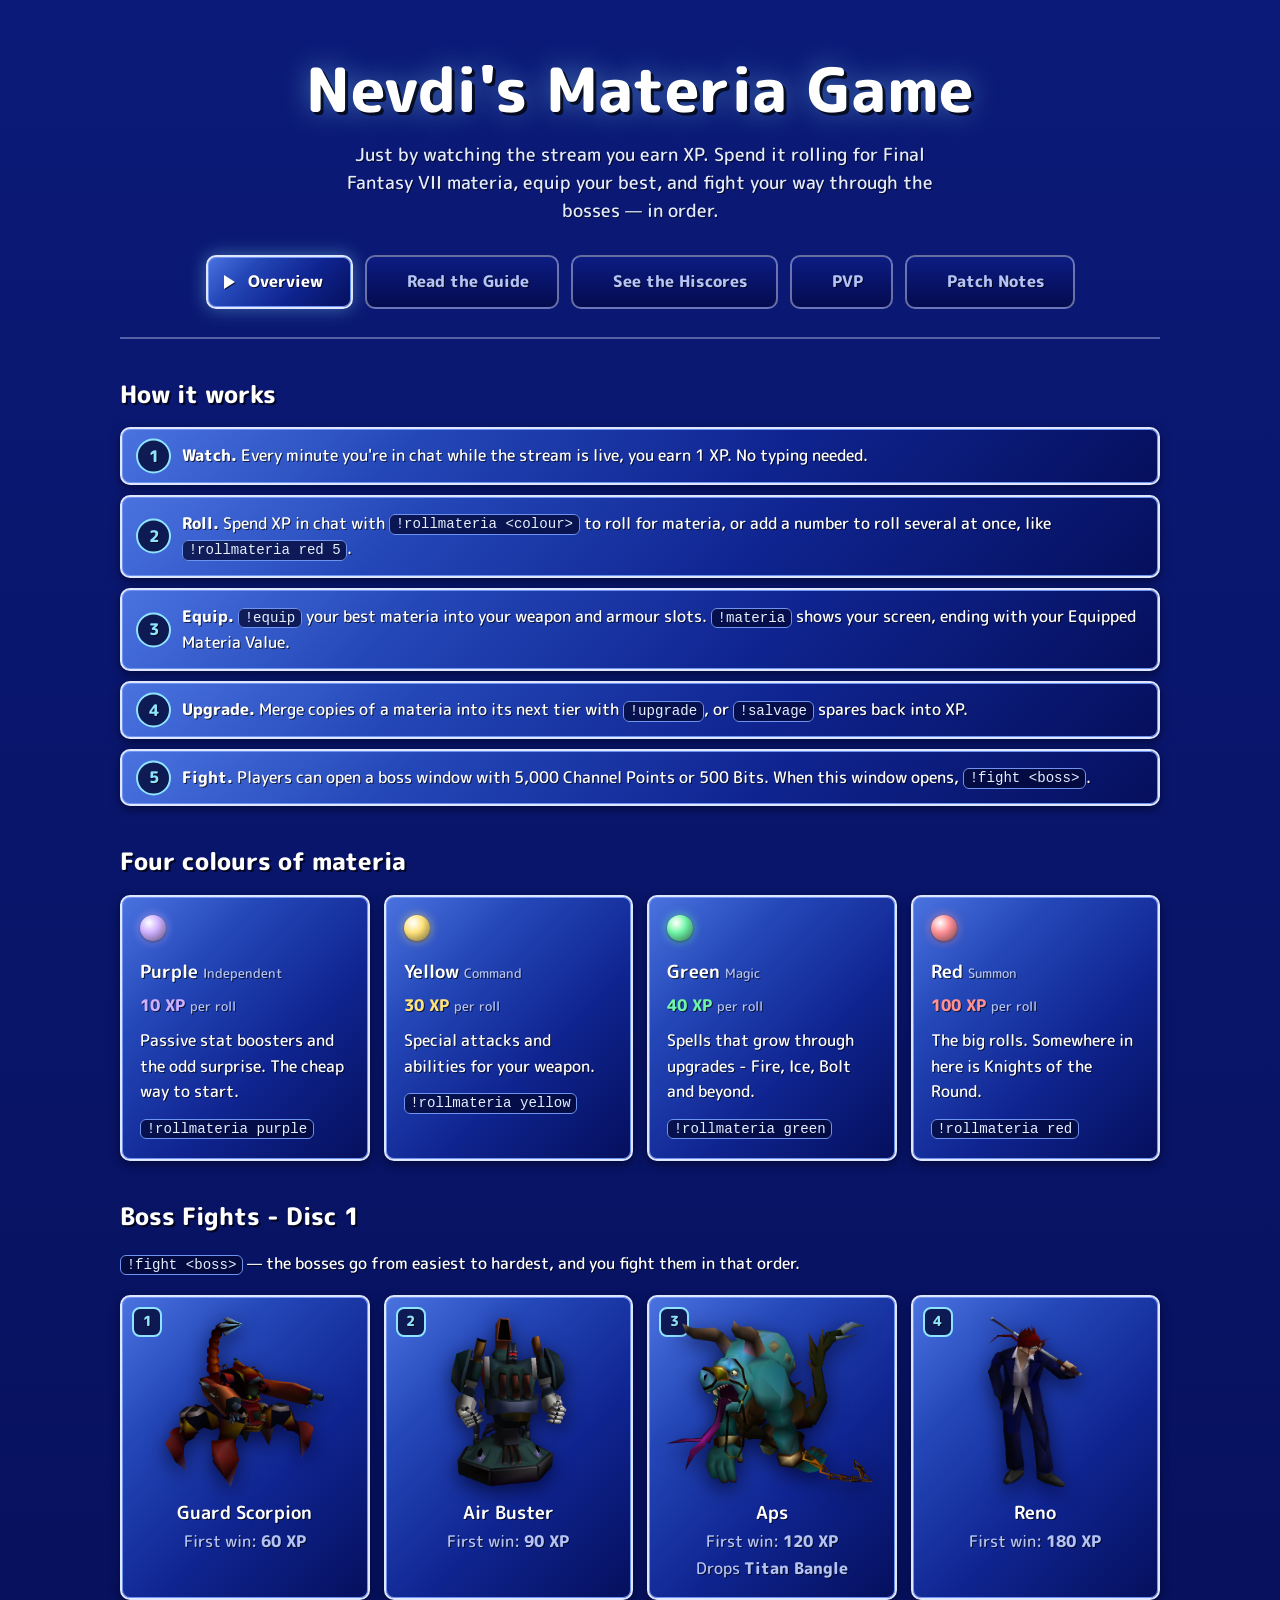
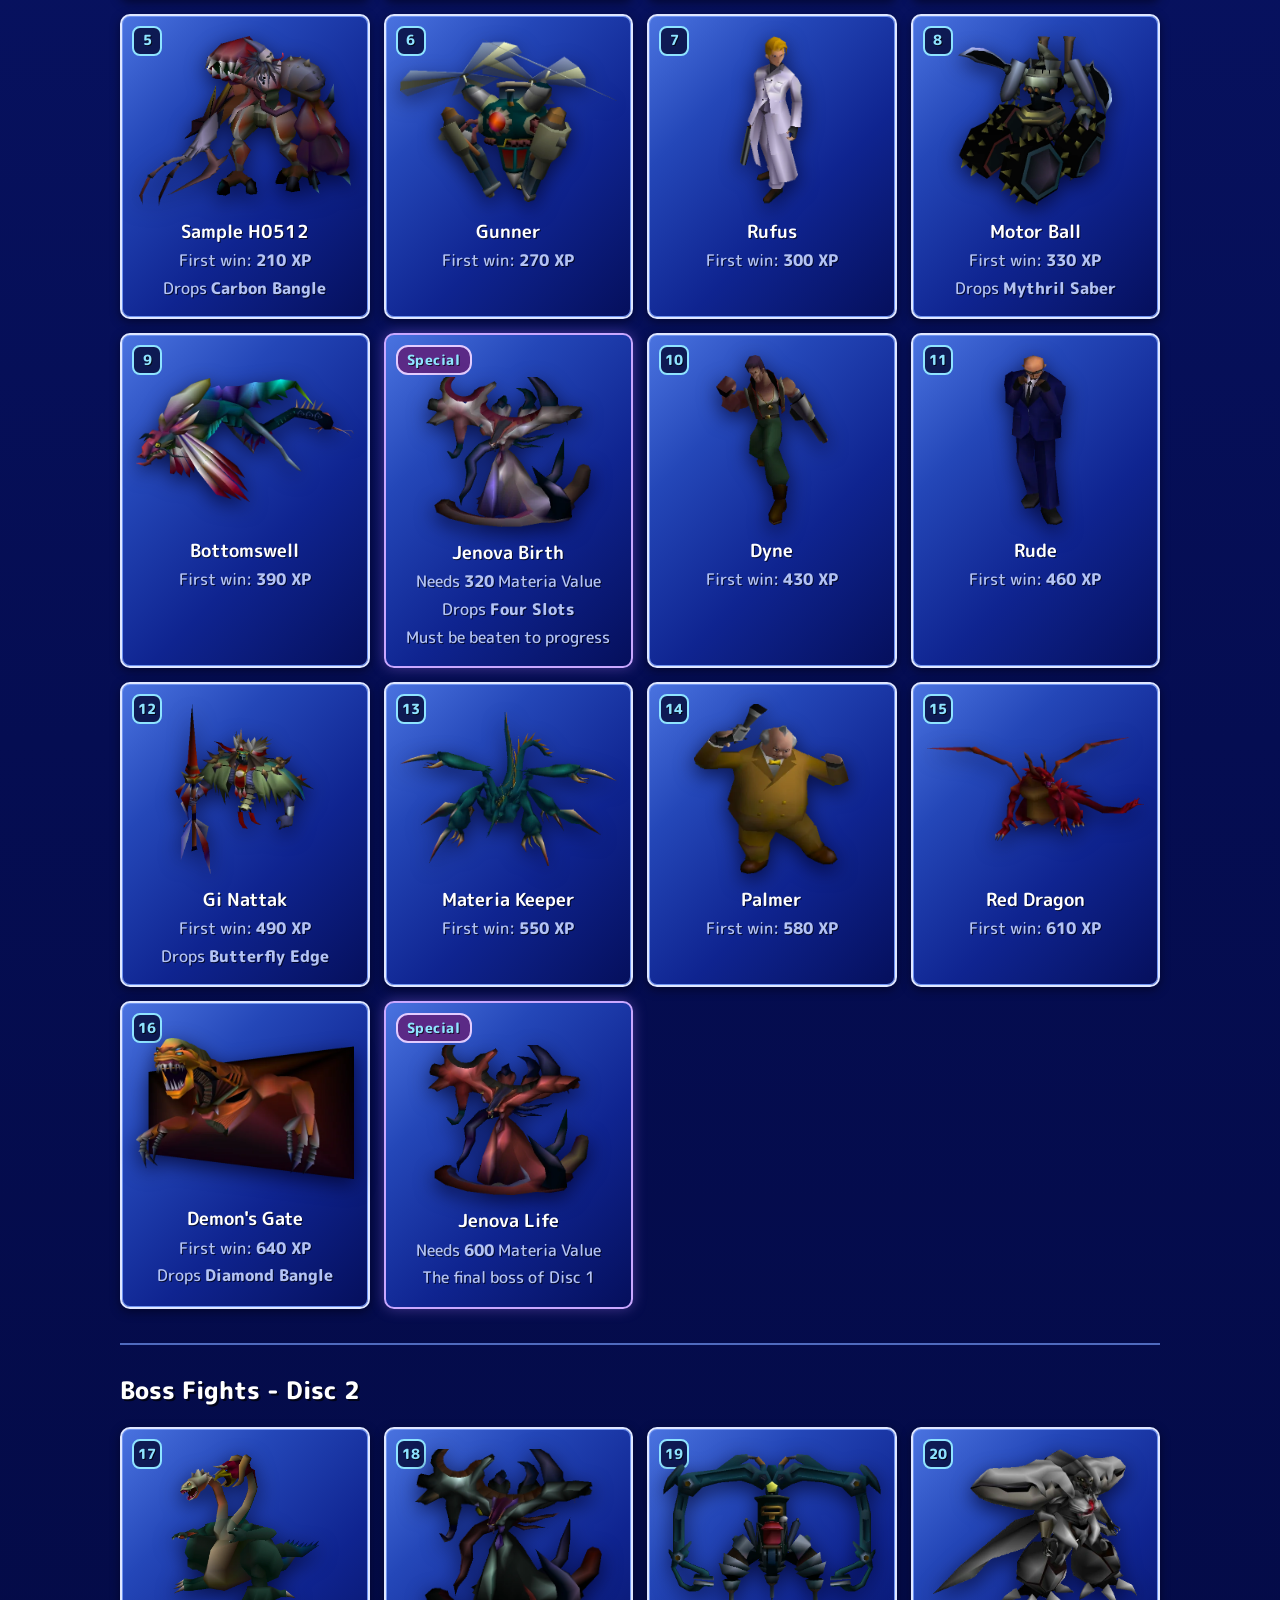
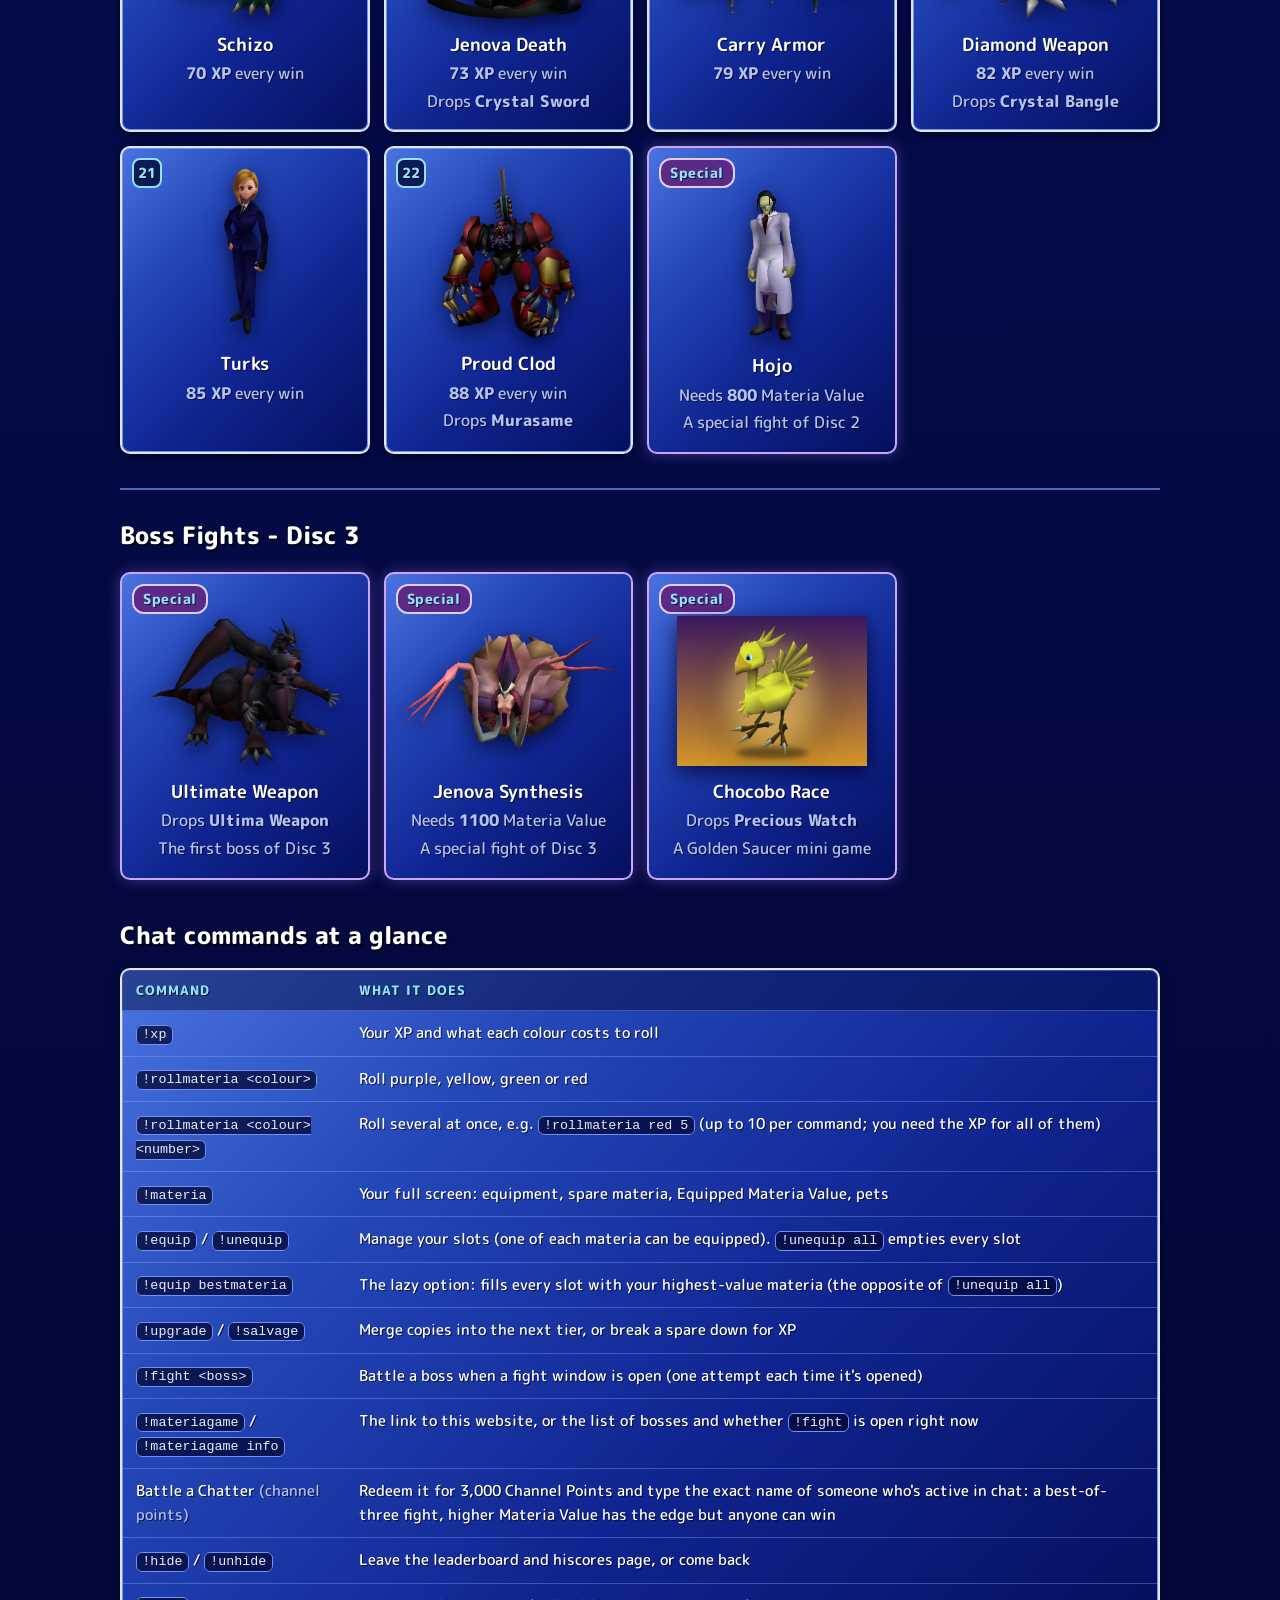
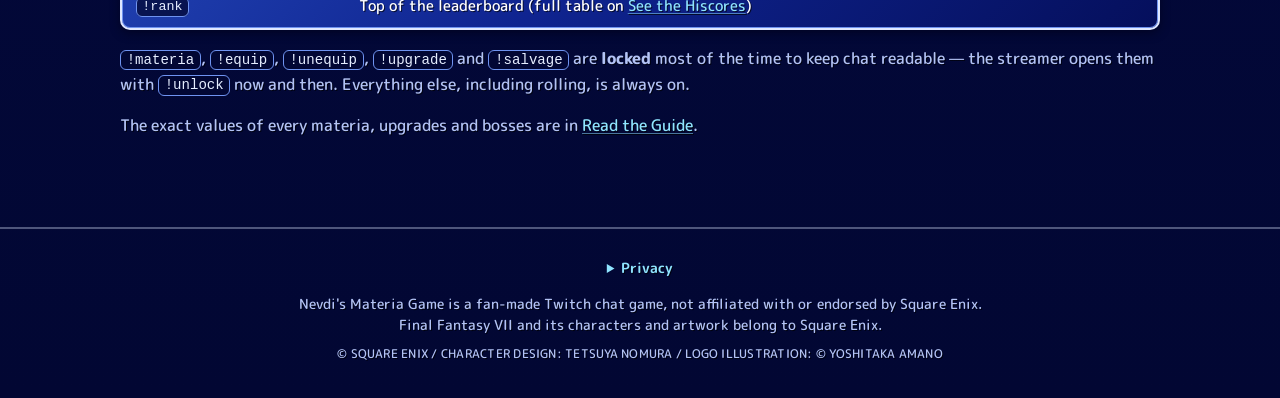
==== commit 6495badb: "Update hiscores" ====
--- a/index.html
+++ b/index.html
@@ -11,7 +11,7 @@
   <link rel="preconnect" href="https://fonts.googleapis.com">
   <link rel="preconnect" href="https://fonts.gstatic.com" crossorigin>
   <link rel="stylesheet" href="https://fonts.googleapis.com/css2?family=M+PLUS+Rounded+1c:wght@400;500;700;800&display=swap">
-  <link rel="stylesheet" href="assets/style.css?v=0.84.2">
+  <link rel="stylesheet" href="assets/style.css?v=0.85.1">
 </head>
 <body>
   <header class="hero">
@@ -256,6 +256,13 @@
           
           <p class="muted">Drops <strong>Ultima Weapon</strong></p>
           <p class="muted">The first boss of Disc 3</p>
+        </li>
+        <li class="card boss-card special">
+          <span class="boss-num special-tag">Special</span>
+          <img src="assets/bosses/jenova-synthesis.webp" alt="Jenova Synthesis" loading="lazy">
+          <h3>Jenova Synthesis</h3>
+          <p class="muted">Needs <strong>1100</strong> Materia Value</p>
+          <p class="muted">A special fight of Disc 3</p>
         </li>
         <li class="card boss-card special">
           <span class="boss-num special-tag">Special</span>
@@ -605,6 +612,13 @@
         </li>
         <li class="card boss-card special">
           <span class="boss-num special-tag">Special</span>
+          <img src="assets/bosses/jenova-synthesis.webp" alt="Jenova Synthesis" loading="lazy">
+          <h3>Jenova Synthesis</h3>
+          <p class="muted">Needs <strong>1100</strong> Materia Value</p>
+          <p class="muted">A special fight of Disc 3</p>
+        </li>
+        <li class="card boss-card special">
+          <span class="boss-num special-tag">Special</span>
           <img src="assets/bosses/chocobo-race.webp" alt="Chocobo Race" loading="lazy">
           <h3>Chocobo Race</h3>
           
@@ -617,6 +631,7 @@
       <p><strong>Jenova Life</strong> is the final boss of Disc 1. Once you've beaten every boss up to Demon's Gate, redeem <strong>Battle Jenova Life</strong> with 3,000 Channel Points. You need at least 600 Materia Value &mdash; if you're short, or you haven't beaten every boss yet, your points are refunded. The fight plays out live on stream, and it can be lost: if she wins, the points are spent and you can try again after an hour. The streamer approves each challenge before it begins, so it may take a little while &mdash; if it isn't answered, you're refunded.</p>
       <p><strong>Hojo</strong> is a special fight of Disc 2. Once you've beaten every boss up to Proud Clod, redeem <strong>Battle Hojo</strong> with 3,000 Channel Points. You need at least 800 Materia Value &mdash; if you're short, or you haven't beaten every boss yet, your points are refunded. He changes form as the fight goes on, it plays out live on stream, and it can be lost: if he wins, the points are spent and you can try again after an hour. The streamer approves each challenge before it begins, so it may take a little while &mdash; if it isn't answered, you're refunded.</p>
       <p><strong>Ultimate Weapon</strong> is the first boss of Disc 3. Once you've beaten Hojo, redeem <strong>Battle Ultimate Weapon</strong> with 1,000 Channel Points and the battle starts automatically &mdash; a one-on-one in chat, no command needed. If you haven't beaten Hojo yet, your points are refunded. It's a three-stage fight and it can be lost: if he wins, the points are spent and you can try again after a minute. Beat him and he drops <strong>Ultima Weapon</strong>, a 8-slot sword &mdash; the best weapon in the game.</p>
+      <p><strong>Jenova Synthesis</strong> is a special fight of Disc 3. Once you've beaten every boss up to Ultimate Weapon, redeem <strong>Battle Jenova Synthesis</strong> with 1,000 Channel Points. You need at least 1100 Materia Value &mdash; if you're short, or you haven't beaten every boss yet, your points are refunded. She casts Ultima, and you have to survive five rounds of her Absorb, Repeating Slap and Bio2 with a Health Pool of 9999 &mdash; the same for everyone. It plays out live on stream, and it's a hard one: win and she's yours, lose and the points are spent and you can try again after an hour.</p>
       <p>The <strong>Chocobo Race</strong> at the Golden Saucer isn't a fight &mdash; it's a race, and it's open to anyone who has beaten Hojo. Someone redeems <strong>Chocobo Race</strong> with 1,000 Channel Points (they race as the yellow chocobo) and chat joins with <code>!chocobo</code> &mdash; the first four chatters in take the other lanes. There are always six chocobos on the track: Teioh, the dark blue chocobo, always races, and any lane nobody took is filled by a computer racer (Red XIII, Barret, Yuffie and Tifa). When the streamer starts the race it plays out live on stream. Teioh is the favourite and the yellow chocobo, whoever started the race, is next best; everyone else has even odds. The winner takes home <strong>Precious Watch</strong>, an 8-slot armour &mdash; the best armour in the game. If a computer racer wins, nobody does. Already own it? You can't start a race, but you can still join others &mdash; and if you win, nobody takes the Watch home.</p>
     </section>
     <section class="guide-section prose" id="g-drops">
@@ -805,7 +820,7 @@
     </div>
   </footer>
 
-  <script src="assets/site.js?v=0.84.2"></script>
-  <script src="assets/hiscores.js?v=0.84.2"></script>
+  <script src="assets/site.js?v=0.85.1"></script>
+  <script src="assets/hiscores.js?v=0.85.1"></script>
 </body>
 </html>
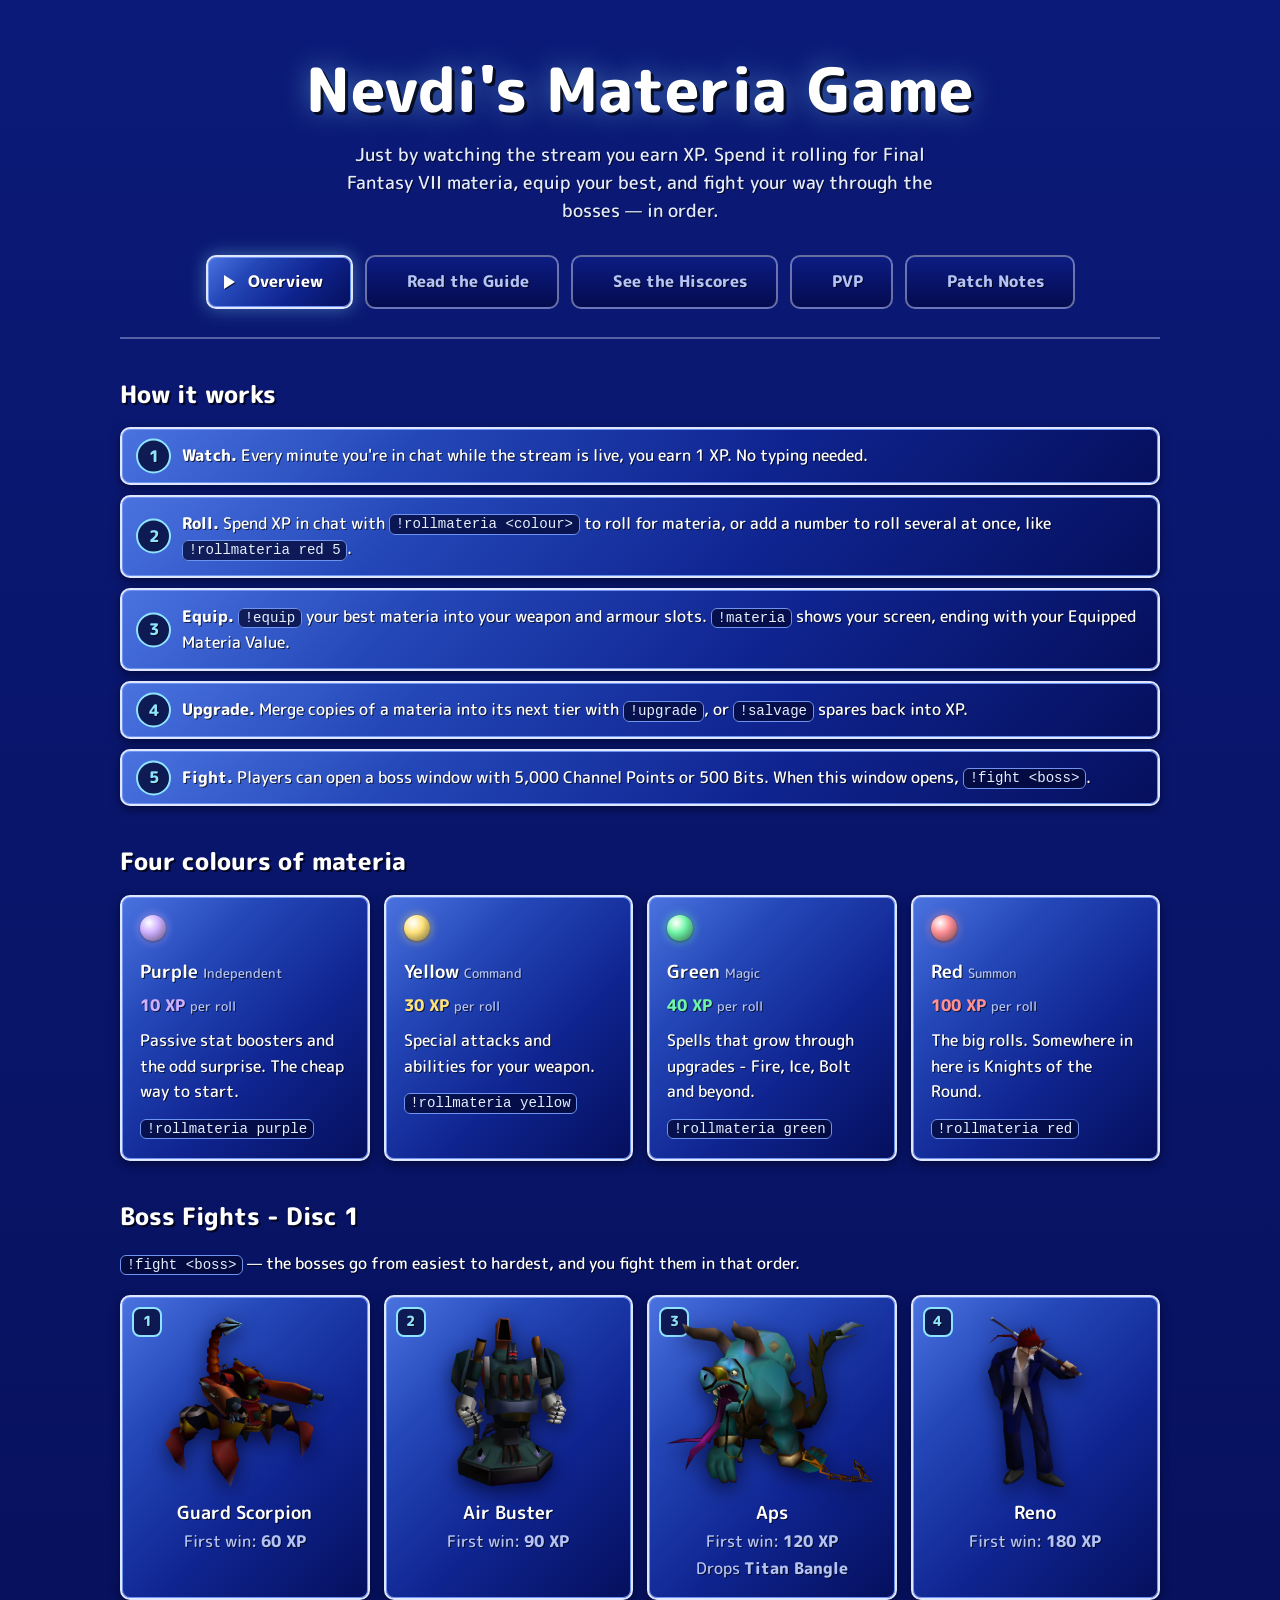
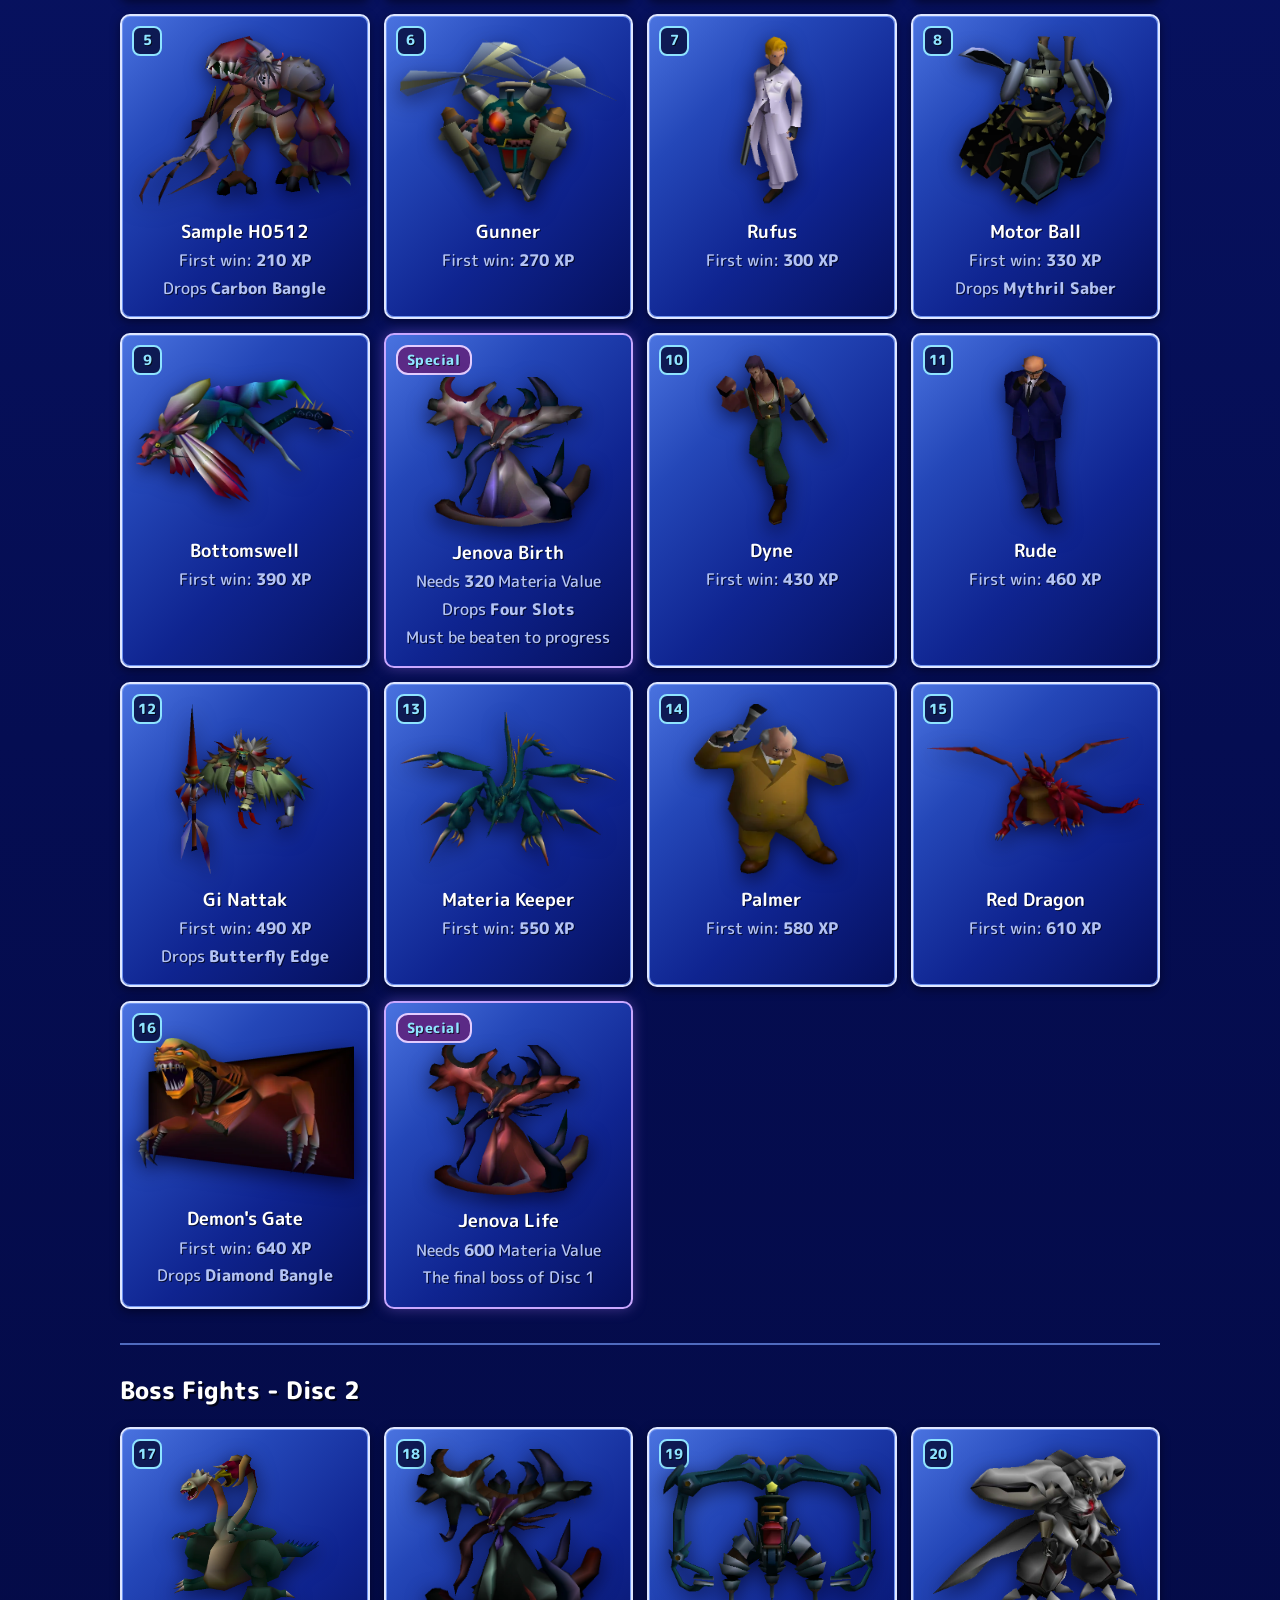
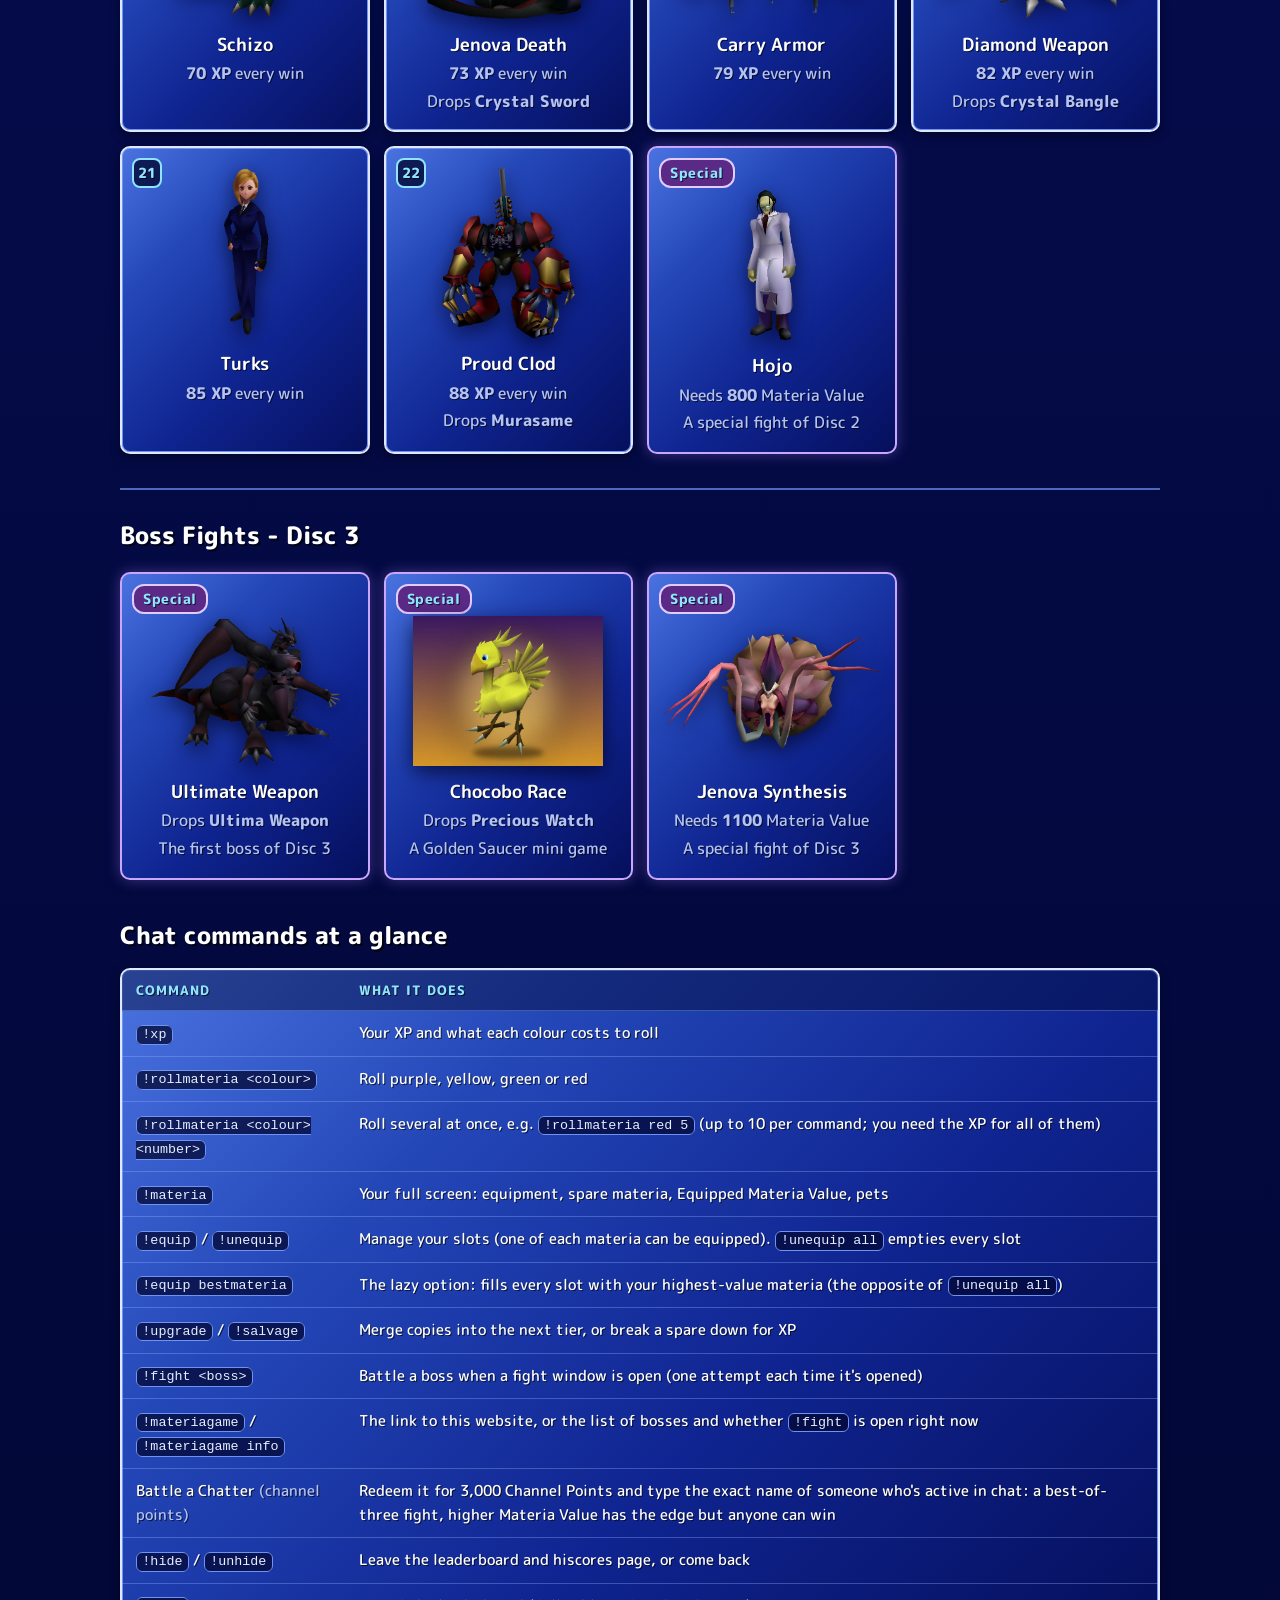
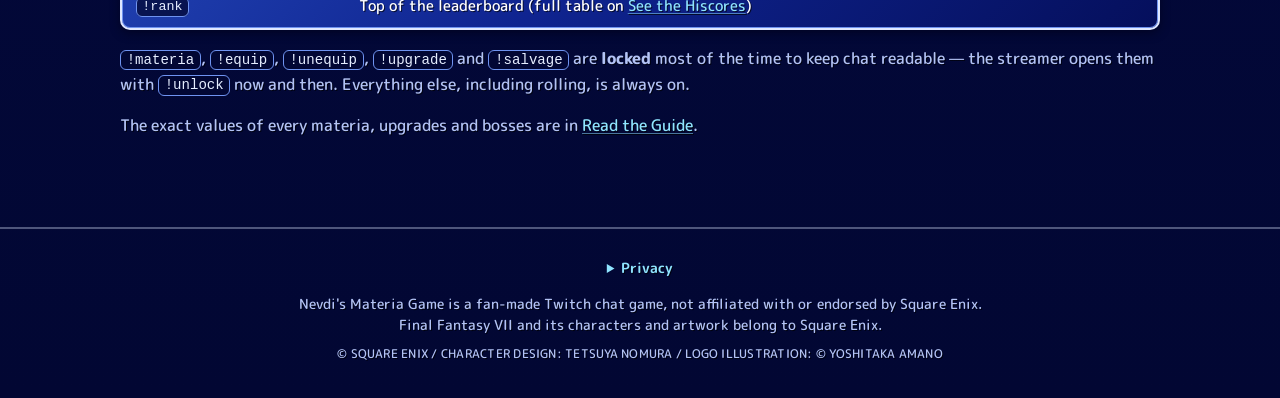
==== commit 6e7db3c7: "Update hiscores" ====
--- a/index.html
+++ b/index.html
@@ -11,7 +11,7 @@
   <link rel="preconnect" href="https://fonts.googleapis.com">
   <link rel="preconnect" href="https://fonts.gstatic.com" crossorigin>
   <link rel="stylesheet" href="https://fonts.googleapis.com/css2?family=M+PLUS+Rounded+1c:wght@400;500;700;800&display=swap">
-  <link rel="stylesheet" href="assets/style.css?v=0.85.1">
+  <link rel="stylesheet" href="assets/style.css?v=0.86.3">
 </head>
 <body>
   <header class="hero">
@@ -259,18 +259,18 @@
         </li>
         <li class="card boss-card special">
           <span class="boss-num special-tag">Special</span>
-          <img src="assets/bosses/jenova-synthesis.webp" alt="Jenova Synthesis" loading="lazy">
-          <h3>Jenova Synthesis</h3>
-          <p class="muted">Needs <strong>1100</strong> Materia Value</p>
-          <p class="muted">A special fight of Disc 3</p>
-        </li>
-        <li class="card boss-card special">
-          <span class="boss-num special-tag">Special</span>
           <img src="assets/bosses/chocobo-race.webp" alt="Chocobo Race" loading="lazy">
           <h3>Chocobo Race</h3>
           
           <p class="muted">Drops <strong>Precious Watch</strong></p>
           <p class="muted">A Golden Saucer mini game</p>
+        </li>
+        <li class="card boss-card special">
+          <span class="boss-num special-tag">Special</span>
+          <img src="assets/bosses/jenova-synthesis.webp" alt="Jenova Synthesis" loading="lazy">
+          <h3>Jenova Synthesis</h3>
+          <p class="muted">Needs <strong>1100</strong> Materia Value</p>
+          <p class="muted">A special fight of Disc 3</p>
         </li>
       </ol>
     </section>
@@ -413,7 +413,7 @@
 <tr><td>Red</td><td>100 XP</td><td>33 XP</td></tr>
 </tbody>
 </table></div>
-<p>So <code>!salvage Ifrit</code> (Red) returns 33 XP. An upgrade-only tier (Fire2, HP Max, Mug, ...) is worth as many copies of the tier it's merged from as it took to make it - so Fire2 (5 Fire) returns 66 XP and Fire3 (2 Fire2) returns 133. Only copies that aren't in a loadout slot can be salvaged; it never un-equips anything (<code>!unequip</code> first if you want to break down an equipped one). Each name breaks down one copy, so to salvage several in one command separate them with commas and repeat a name for each copy: <code>!salvage Bolt, Bolt, Fire</code> salvages two Bolt and one Fire (up to 20 per command) and answers with a single summary line; anything it can't do (no spare copy, not a materia) is listed as skipped while the rest still goes through.</p>
+<p>So <code>!salvage Ifrit</code> (Red) returns 33 XP. An upgrade-only tier (Fire2, HP Max, Mug, ...) is worth as many copies of the tier it's merged from as it took to make it - so Fire2 (5 Fire) returns 66 XP and Fire3 (2 Fire2) returns 133. Only copies that aren't in a loadout slot can be salvaged; it never un-equips anything (<code>!unequip</code> first if you want to break down an equipped one). Each name breaks down one copy, so to salvage several in one command separate them with commas and repeat a name for each copy: <code>!salvage Bolt, Bolt, Fire</code> salvages two Bolt and one Fire (up to 20 per command) and answers with a single summary line. For several copies of one materia just add a number: <code>!salvage Bolt 4</code> salvages four spare Bolt (<code>!salvage Bolt x4</code> works too). A number that finishes a materia's name wins - <code>!salvage Bolt 3</code> is one Bolt3 - so use the <code>x</code> form (<code>!salvage Bolt x3</code>) for a quantity; anything it can't do (no spare copy, not a materia) is listed as skipped while the rest still goes through.</p>
     </section>
     <section class="guide-section prose" id="g-equip">
       <h2>Equipping materia</h2>
@@ -612,18 +612,18 @@
         </li>
         <li class="card boss-card special">
           <span class="boss-num special-tag">Special</span>
-          <img src="assets/bosses/jenova-synthesis.webp" alt="Jenova Synthesis" loading="lazy">
-          <h3>Jenova Synthesis</h3>
-          <p class="muted">Needs <strong>1100</strong> Materia Value</p>
-          <p class="muted">A special fight of Disc 3</p>
-        </li>
-        <li class="card boss-card special">
-          <span class="boss-num special-tag">Special</span>
           <img src="assets/bosses/chocobo-race.webp" alt="Chocobo Race" loading="lazy">
           <h3>Chocobo Race</h3>
           
           <p class="muted">Drops <strong>Precious Watch</strong></p>
           <p class="muted">A Golden Saucer mini game</p>
+        </li>
+        <li class="card boss-card special">
+          <span class="boss-num special-tag">Special</span>
+          <img src="assets/bosses/jenova-synthesis.webp" alt="Jenova Synthesis" loading="lazy">
+          <h3>Jenova Synthesis</h3>
+          <p class="muted">Needs <strong>1100</strong> Materia Value</p>
+          <p class="muted">A special fight of Disc 3</p>
         </li>
       </ol>
       <h3 class="special-heading">Special bosses</h3>
@@ -631,7 +631,7 @@
       <p><strong>Jenova Life</strong> is the final boss of Disc 1. Once you've beaten every boss up to Demon's Gate, redeem <strong>Battle Jenova Life</strong> with 3,000 Channel Points. You need at least 600 Materia Value &mdash; if you're short, or you haven't beaten every boss yet, your points are refunded. The fight plays out live on stream, and it can be lost: if she wins, the points are spent and you can try again after an hour. The streamer approves each challenge before it begins, so it may take a little while &mdash; if it isn't answered, you're refunded.</p>
       <p><strong>Hojo</strong> is a special fight of Disc 2. Once you've beaten every boss up to Proud Clod, redeem <strong>Battle Hojo</strong> with 3,000 Channel Points. You need at least 800 Materia Value &mdash; if you're short, or you haven't beaten every boss yet, your points are refunded. He changes form as the fight goes on, it plays out live on stream, and it can be lost: if he wins, the points are spent and you can try again after an hour. The streamer approves each challenge before it begins, so it may take a little while &mdash; if it isn't answered, you're refunded.</p>
       <p><strong>Ultimate Weapon</strong> is the first boss of Disc 3. Once you've beaten Hojo, redeem <strong>Battle Ultimate Weapon</strong> with 1,000 Channel Points and the battle starts automatically &mdash; a one-on-one in chat, no command needed. If you haven't beaten Hojo yet, your points are refunded. It's a three-stage fight and it can be lost: if he wins, the points are spent and you can try again after a minute. Beat him and he drops <strong>Ultima Weapon</strong>, a 8-slot sword &mdash; the best weapon in the game.</p>
-      <p><strong>Jenova Synthesis</strong> is a special fight of Disc 3. Once you've beaten every boss up to Ultimate Weapon, redeem <strong>Battle Jenova Synthesis</strong> with 1,000 Channel Points. You need at least 1100 Materia Value &mdash; if you're short, or you haven't beaten every boss yet, your points are refunded. She casts Ultima, and you have to survive five rounds of her Absorb, Repeating Slap and Bio2 with a Health Pool of 9999 &mdash; the same for everyone. It plays out live on stream, and it's a hard one: win and she's yours, lose and the points are spent and you can try again after an hour.</p>
+      <p><strong>Jenova Synthesis</strong> is a special fight of Disc 3. Once you've beaten every boss up to Ultimate Weapon (the Chocobo Race isn't required), redeem <strong>Battle Jenova Synthesis</strong> with 1,000 Channel Points. You need at least 1100 Materia Value &mdash; if you're short, or you haven't beaten every boss yet, your points are refunded. She casts Ultima, and you have to survive five rounds of her Absorb, Repeating Slap and Bio2 with a Health Pool of 9999 &mdash; the same for everyone. It plays out live on stream, and it's a hard one: win and she's yours, lose and the points are spent and you can try again after an hour.</p>
       <p>The <strong>Chocobo Race</strong> at the Golden Saucer isn't a fight &mdash; it's a race, and it's open to anyone who has beaten Hojo. Someone redeems <strong>Chocobo Race</strong> with 1,000 Channel Points (they race as the yellow chocobo) and chat joins with <code>!chocobo</code> &mdash; the first four chatters in take the other lanes. There are always six chocobos on the track: Teioh, the dark blue chocobo, always races, and any lane nobody took is filled by a computer racer (Red XIII, Barret, Yuffie and Tifa). When the streamer starts the race it plays out live on stream. Teioh is the favourite and the yellow chocobo, whoever started the race, is next best; everyone else has even odds. The winner takes home <strong>Precious Watch</strong>, an 8-slot armour &mdash; the best armour in the game. If a computer racer wins, nobody does. Already own it? You can't start a race, but you can still join others &mdash; and if you win, nobody takes the Watch home.</p>
     </section>
     <section class="guide-section prose" id="g-drops">
@@ -727,6 +727,14 @@
       <h2>Patch Notes</h2>
       <p class="muted">Changes to the game, newest first.</p>
       <article class="patch-note">
+        <h3><time datetime="2026-10-23">23 October 2026</time></h3>
+        <ul>
+          <li>Added Chocobo Mini Game</li>
+          <li>Added Jenova Synthesis Fight</li>
+        </ul>
+      </article>
+
+      <article class="patch-note">
         <h3><time datetime="2026-10-21">21 October 2026</time></h3>
         <ul>
           <li>Added !rm as a shorthand for !rollmateria</li>
@@ -820,7 +828,7 @@
     </div>
   </footer>
 
-  <script src="assets/site.js?v=0.85.1"></script>
-  <script src="assets/hiscores.js?v=0.85.1"></script>
+  <script src="assets/site.js?v=0.86.3"></script>
+  <script src="assets/hiscores.js?v=0.86.3"></script>
 </body>
 </html>
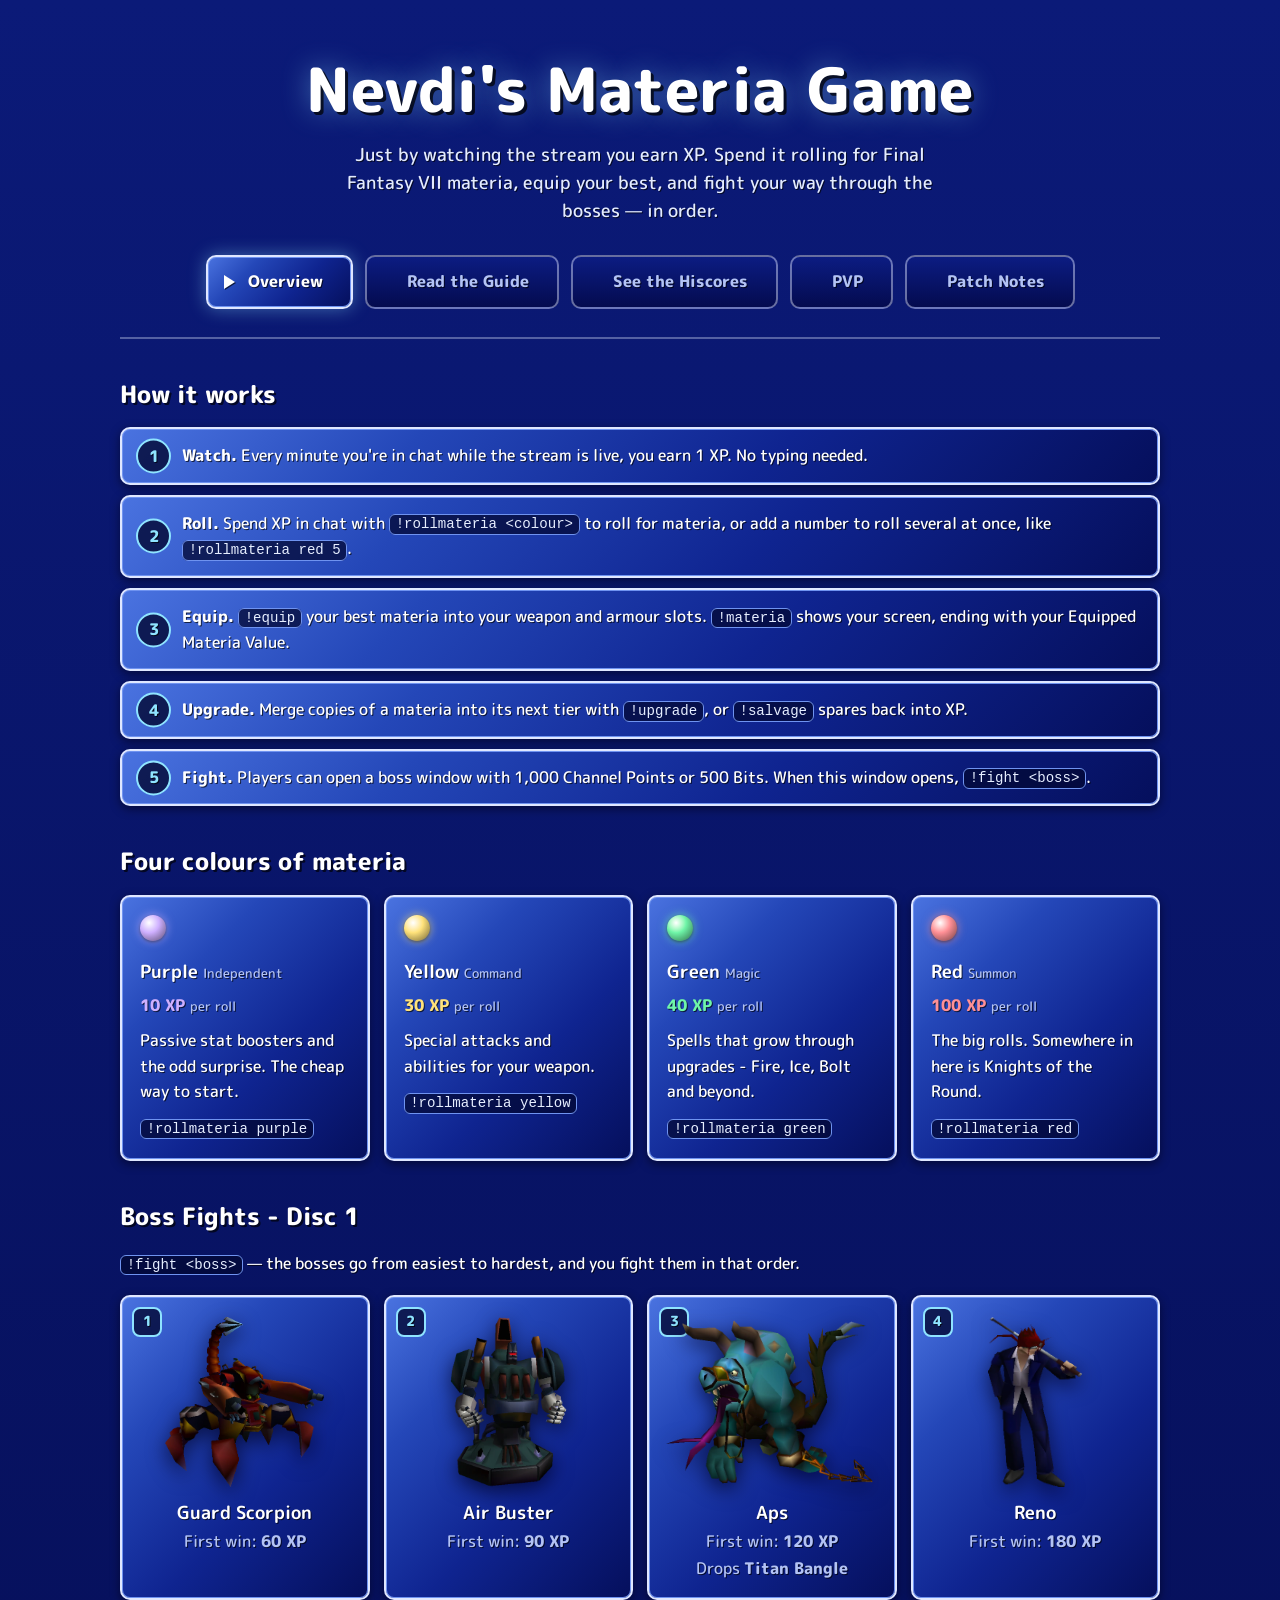
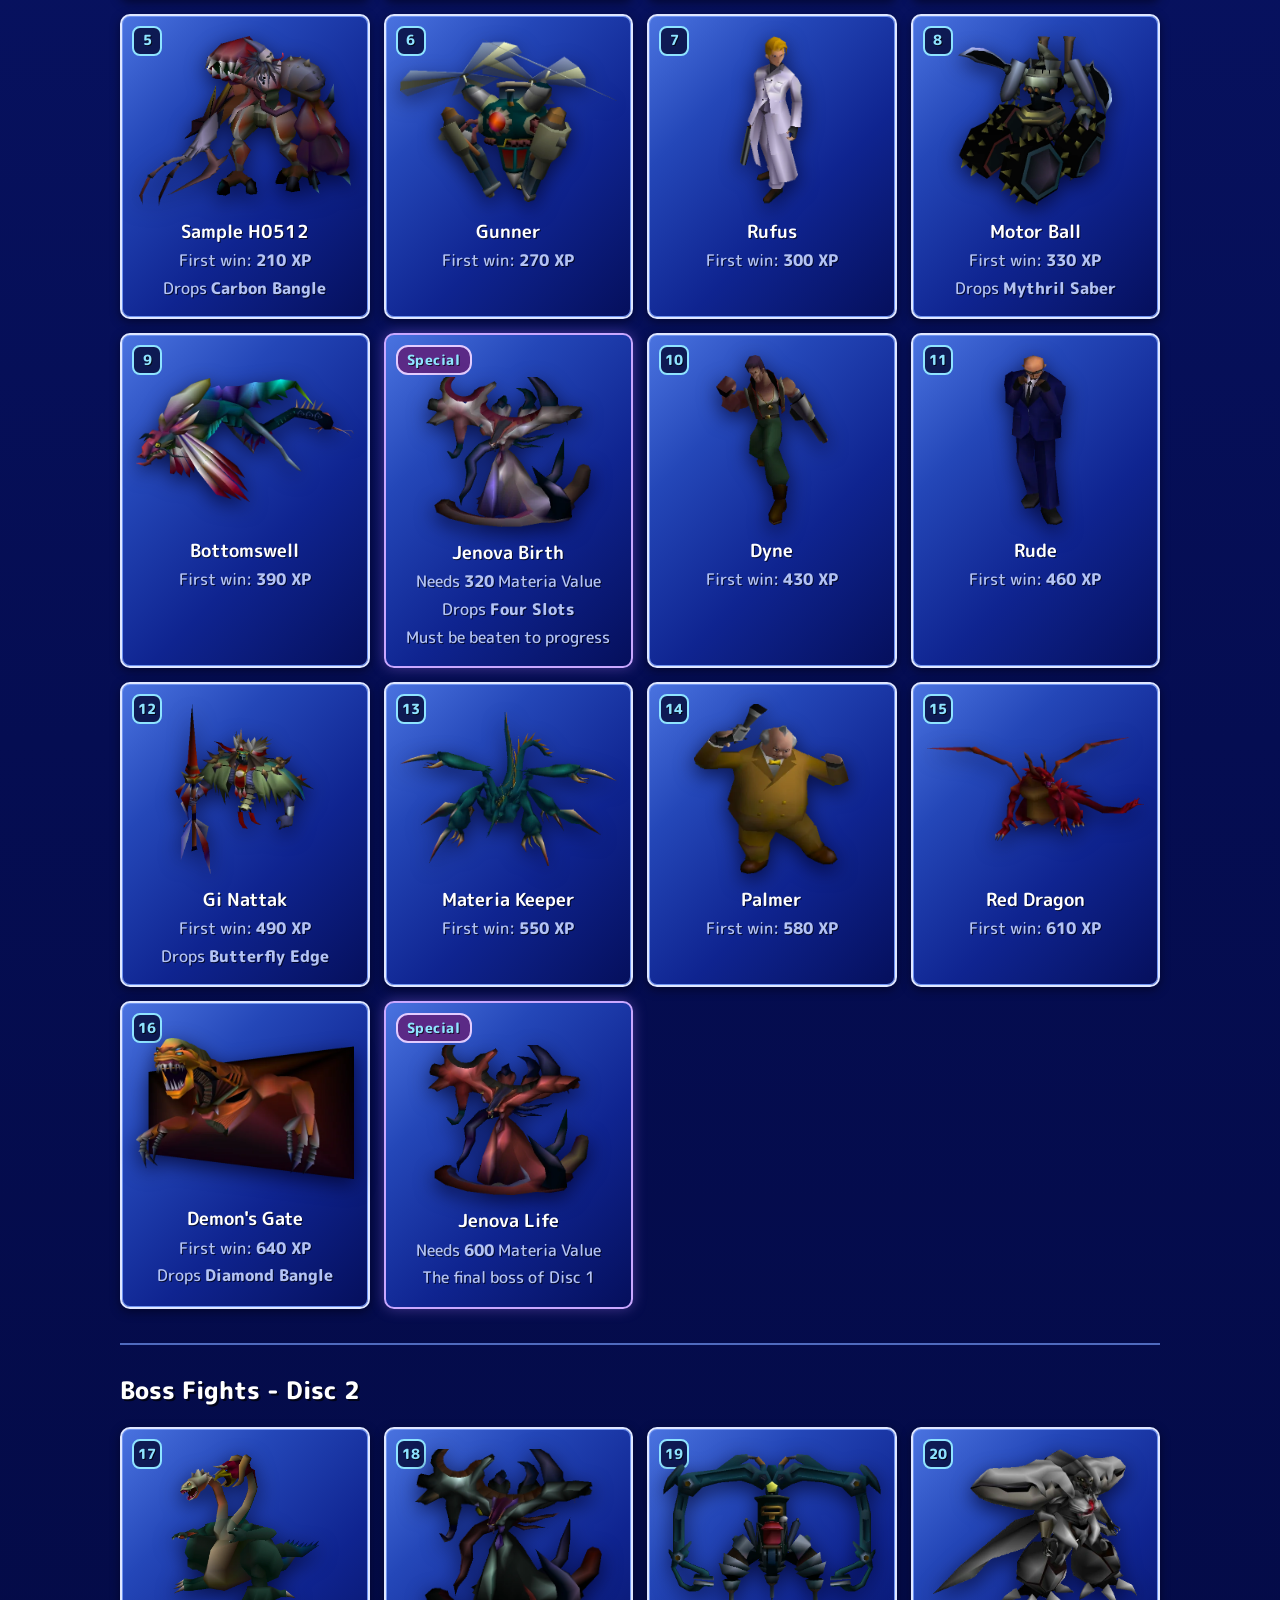
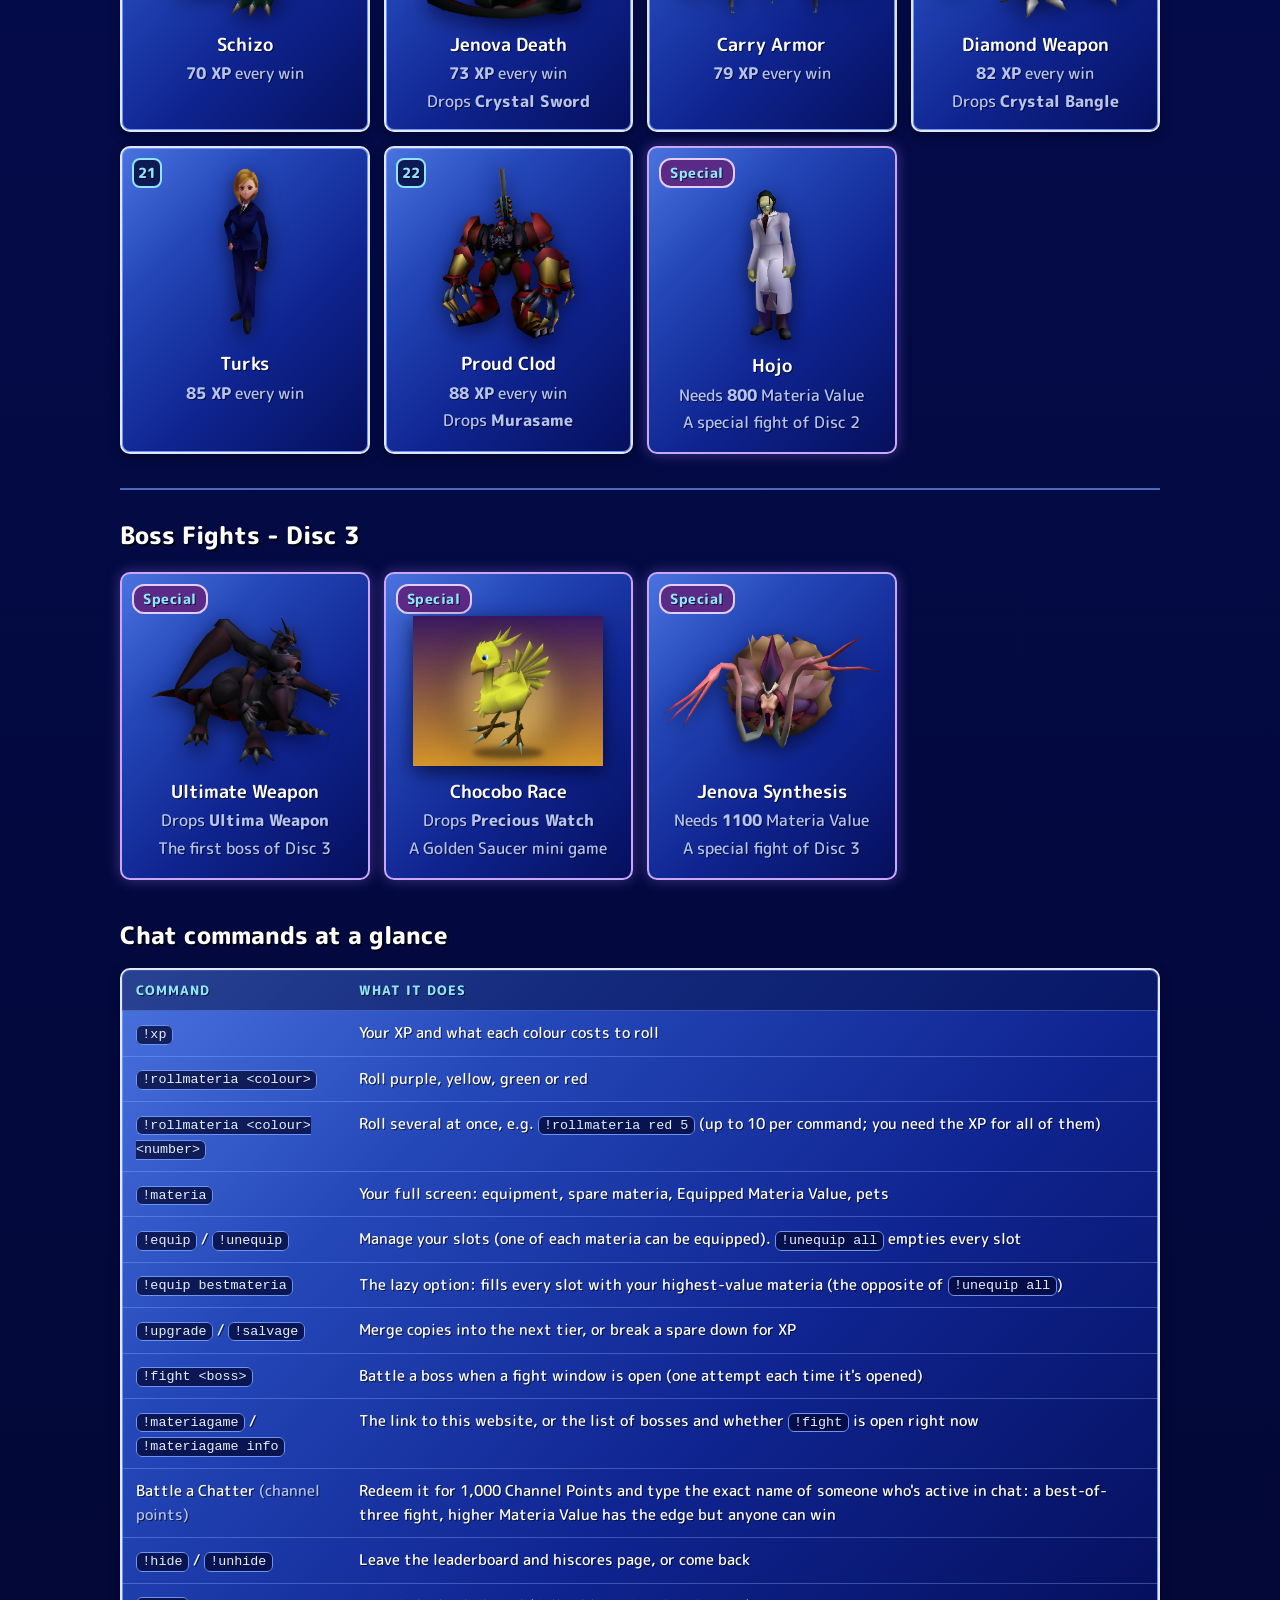
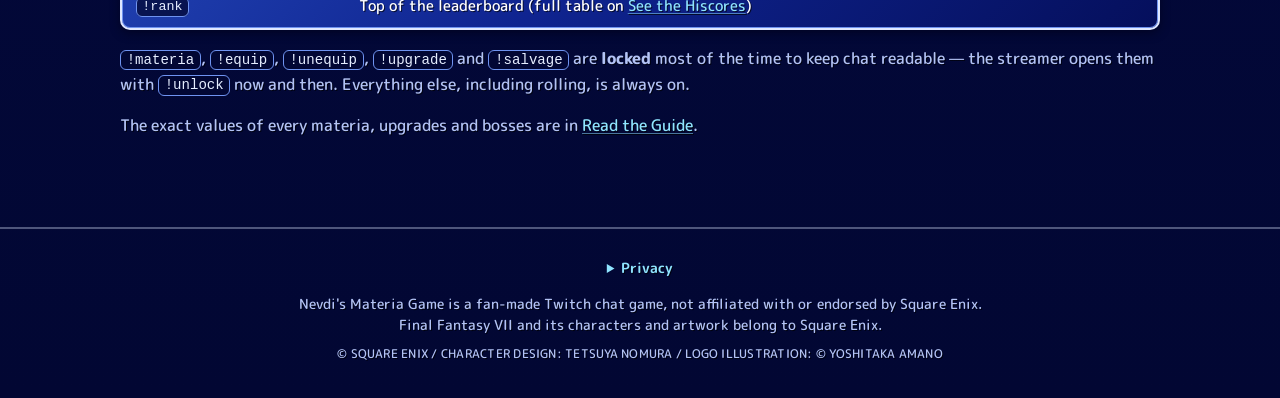
==== commit 166fbb49: "Update hiscores" ====
--- a/index.html
+++ b/index.html
@@ -11,7 +11,7 @@
   <link rel="preconnect" href="https://fonts.googleapis.com">
   <link rel="preconnect" href="https://fonts.gstatic.com" crossorigin>
   <link rel="stylesheet" href="https://fonts.googleapis.com/css2?family=M+PLUS+Rounded+1c:wght@400;500;700;800&display=swap">
-  <link rel="stylesheet" href="assets/style.css?v=0.86.3">
+  <link rel="stylesheet" href="assets/style.css?v=0.86.4">
 </head>
 <body>
   <header class="hero">
@@ -37,7 +37,7 @@
         <li><strong>Roll.</strong> Spend XP in chat with <code>!rollmateria &lt;colour&gt;</code> to roll for materia, or add a number to roll several at once, like <code>!rollmateria red 5</code>.</li>
         <li><strong>Equip.</strong> <code>!equip</code> your best materia into your weapon and armour slots. <code>!materia</code> shows your screen, ending with your Equipped Materia Value.</li>
         <li><strong>Upgrade.</strong> Merge copies of a materia into its next tier with <code>!upgrade</code>, or <code>!salvage</code> spares back into XP.</li>
-        <li><strong>Fight.</strong> Players can open a boss window with 5,000 Channel Points or 500 Bits. When this window opens, <code>!fight &lt;boss&gt;</code>.</li>
+        <li><strong>Fight.</strong> Players can open a boss window with 1,000 Channel Points or 500 Bits. When this window opens, <code>!fight &lt;boss&gt;</code>.</li>
       </ol>
     </section>
 
@@ -289,7 +289,7 @@
           <tr><td><code>!upgrade</code> / <code>!salvage</code></td><td>Merge copies into the next tier, or break a spare down for XP</td></tr>
           <tr><td><code>!fight &lt;boss&gt;</code></td><td>Battle a boss when a fight window is open (one attempt each time it's opened)</td></tr>
           <tr><td><code>!materiagame</code> / <code>!materiagame info</code></td><td>The link to this website, or the list of bosses and whether <code>!fight</code> is open right now</td></tr>
-          <tr><td>Battle a Chatter <span class="muted">(channel points)</span></td><td>Redeem it for 3,000 Channel Points and type the exact name of someone who's active in chat: a best-of-three fight, higher Materia Value has the edge but anyone can win</td></tr>
+          <tr><td>Battle a Chatter <span class="muted">(channel points)</span></td><td>Redeem it for 1,000 Channel Points and type the exact name of someone who's active in chat: a best-of-three fight, higher Materia Value has the edge but anyone can win</td></tr>
           <tr><td><code>!hide</code> / <code>!unhide</code></td><td>Leave the leaderboard and hiscores page, or come back</td></tr>
           <tr><td><code>!rank</code></td><td>Top of the leaderboard (full table on <a href="#hiscores" data-tab="hiscores">See the Hiscores</a>)</td></tr>
         </tbody>
@@ -627,9 +627,9 @@
         </li>
       </ol>
       <h3 class="special-heading">Special bosses</h3>
-      <p><strong>Jenova Birth</strong> isn't in the fight window. Redeem <strong>Battle Jenova Birth</strong> with 3,000 Channel Points and the battle starts automatically &mdash; a one-on-one, just you, no command needed. You need at least 320 Materia Value &mdash; if you're short, your points are refunded. She comes right after Bottomswell and <strong>must be beaten before you can move on to Dyne</strong>. Beat her and she drops <strong>Four Slots</strong>, a 4-slot armour.</p>
-      <p><strong>Jenova Life</strong> is the final boss of Disc 1. Once you've beaten every boss up to Demon's Gate, redeem <strong>Battle Jenova Life</strong> with 3,000 Channel Points. You need at least 600 Materia Value &mdash; if you're short, or you haven't beaten every boss yet, your points are refunded. The fight plays out live on stream, and it can be lost: if she wins, the points are spent and you can try again after an hour. The streamer approves each challenge before it begins, so it may take a little while &mdash; if it isn't answered, you're refunded.</p>
-      <p><strong>Hojo</strong> is a special fight of Disc 2. Once you've beaten every boss up to Proud Clod, redeem <strong>Battle Hojo</strong> with 3,000 Channel Points. You need at least 800 Materia Value &mdash; if you're short, or you haven't beaten every boss yet, your points are refunded. He changes form as the fight goes on, it plays out live on stream, and it can be lost: if he wins, the points are spent and you can try again after an hour. The streamer approves each challenge before it begins, so it may take a little while &mdash; if it isn't answered, you're refunded.</p>
+      <p><strong>Jenova Birth</strong> isn't in the fight window. Redeem <strong>Battle Jenova Birth</strong> with 1,000 Channel Points and the battle starts automatically &mdash; a one-on-one, just you, no command needed. You need at least 320 Materia Value &mdash; if you're short, your points are refunded. She comes right after Bottomswell and <strong>must be beaten before you can move on to Dyne</strong>. Beat her and she drops <strong>Four Slots</strong>, a 4-slot armour.</p>
+      <p><strong>Jenova Life</strong> is the final boss of Disc 1. Once you've beaten every boss up to Demon's Gate, redeem <strong>Battle Jenova Life</strong> with 1,000 Channel Points. You need at least 600 Materia Value &mdash; if you're short, or you haven't beaten every boss yet, your points are refunded. The fight plays out live on stream, and it can be lost: if she wins, the points are spent and you can try again after an hour. The streamer approves each challenge before it begins, so it may take a little while &mdash; if it isn't answered, you're refunded.</p>
+      <p><strong>Hojo</strong> is a special fight of Disc 2. Once you've beaten every boss up to Proud Clod, redeem <strong>Battle Hojo</strong> with 2,000 Channel Points. You need at least 800 Materia Value &mdash; if you're short, or you haven't beaten every boss yet, your points are refunded. He changes form as the fight goes on, it plays out live on stream, and it can be lost: if he wins, the points are spent and you can try again after an hour. The streamer approves each challenge before it begins, so it may take a little while &mdash; if it isn't answered, you're refunded.</p>
       <p><strong>Ultimate Weapon</strong> is the first boss of Disc 3. Once you've beaten Hojo, redeem <strong>Battle Ultimate Weapon</strong> with 1,000 Channel Points and the battle starts automatically &mdash; a one-on-one in chat, no command needed. If you haven't beaten Hojo yet, your points are refunded. It's a three-stage fight and it can be lost: if he wins, the points are spent and you can try again after a minute. Beat him and he drops <strong>Ultima Weapon</strong>, a 8-slot sword &mdash; the best weapon in the game.</p>
       <p><strong>Jenova Synthesis</strong> is a special fight of Disc 3. Once you've beaten every boss up to Ultimate Weapon (the Chocobo Race isn't required), redeem <strong>Battle Jenova Synthesis</strong> with 1,000 Channel Points. You need at least 1100 Materia Value &mdash; if you're short, or you haven't beaten every boss yet, your points are refunded. She casts Ultima, and you have to survive five rounds of her Absorb, Repeating Slap and Bio2 with a Health Pool of 9999 &mdash; the same for everyone. It plays out live on stream, and it's a hard one: win and she's yours, lose and the points are spent and you can try again after an hour.</p>
       <p>The <strong>Chocobo Race</strong> at the Golden Saucer isn't a fight &mdash; it's a race, and it's open to anyone who has beaten Hojo. Someone redeems <strong>Chocobo Race</strong> with 1,000 Channel Points (they race as the yellow chocobo) and chat joins with <code>!chocobo</code> &mdash; the first four chatters in take the other lanes. There are always six chocobos on the track: Teioh, the dark blue chocobo, always races, and any lane nobody took is filled by a computer racer (Red XIII, Barret, Yuffie and Tifa). When the streamer starts the race it plays out live on stream. Teioh is the favourite and the yellow chocobo, whoever started the race, is next best; everyone else has even odds. The winner takes home <strong>Precious Watch</strong>, an 8-slot armour &mdash; the best armour in the game. If a computer racer wins, nobody does. Already own it? You can't start a race, but you can still join others &mdash; and if you win, nobody takes the Watch home.</p>
@@ -828,7 +828,7 @@
     </div>
   </footer>
 
-  <script src="assets/site.js?v=0.86.3"></script>
-  <script src="assets/hiscores.js?v=0.86.3"></script>
+  <script src="assets/site.js?v=0.86.4"></script>
+  <script src="assets/hiscores.js?v=0.86.4"></script>
 </body>
 </html>
